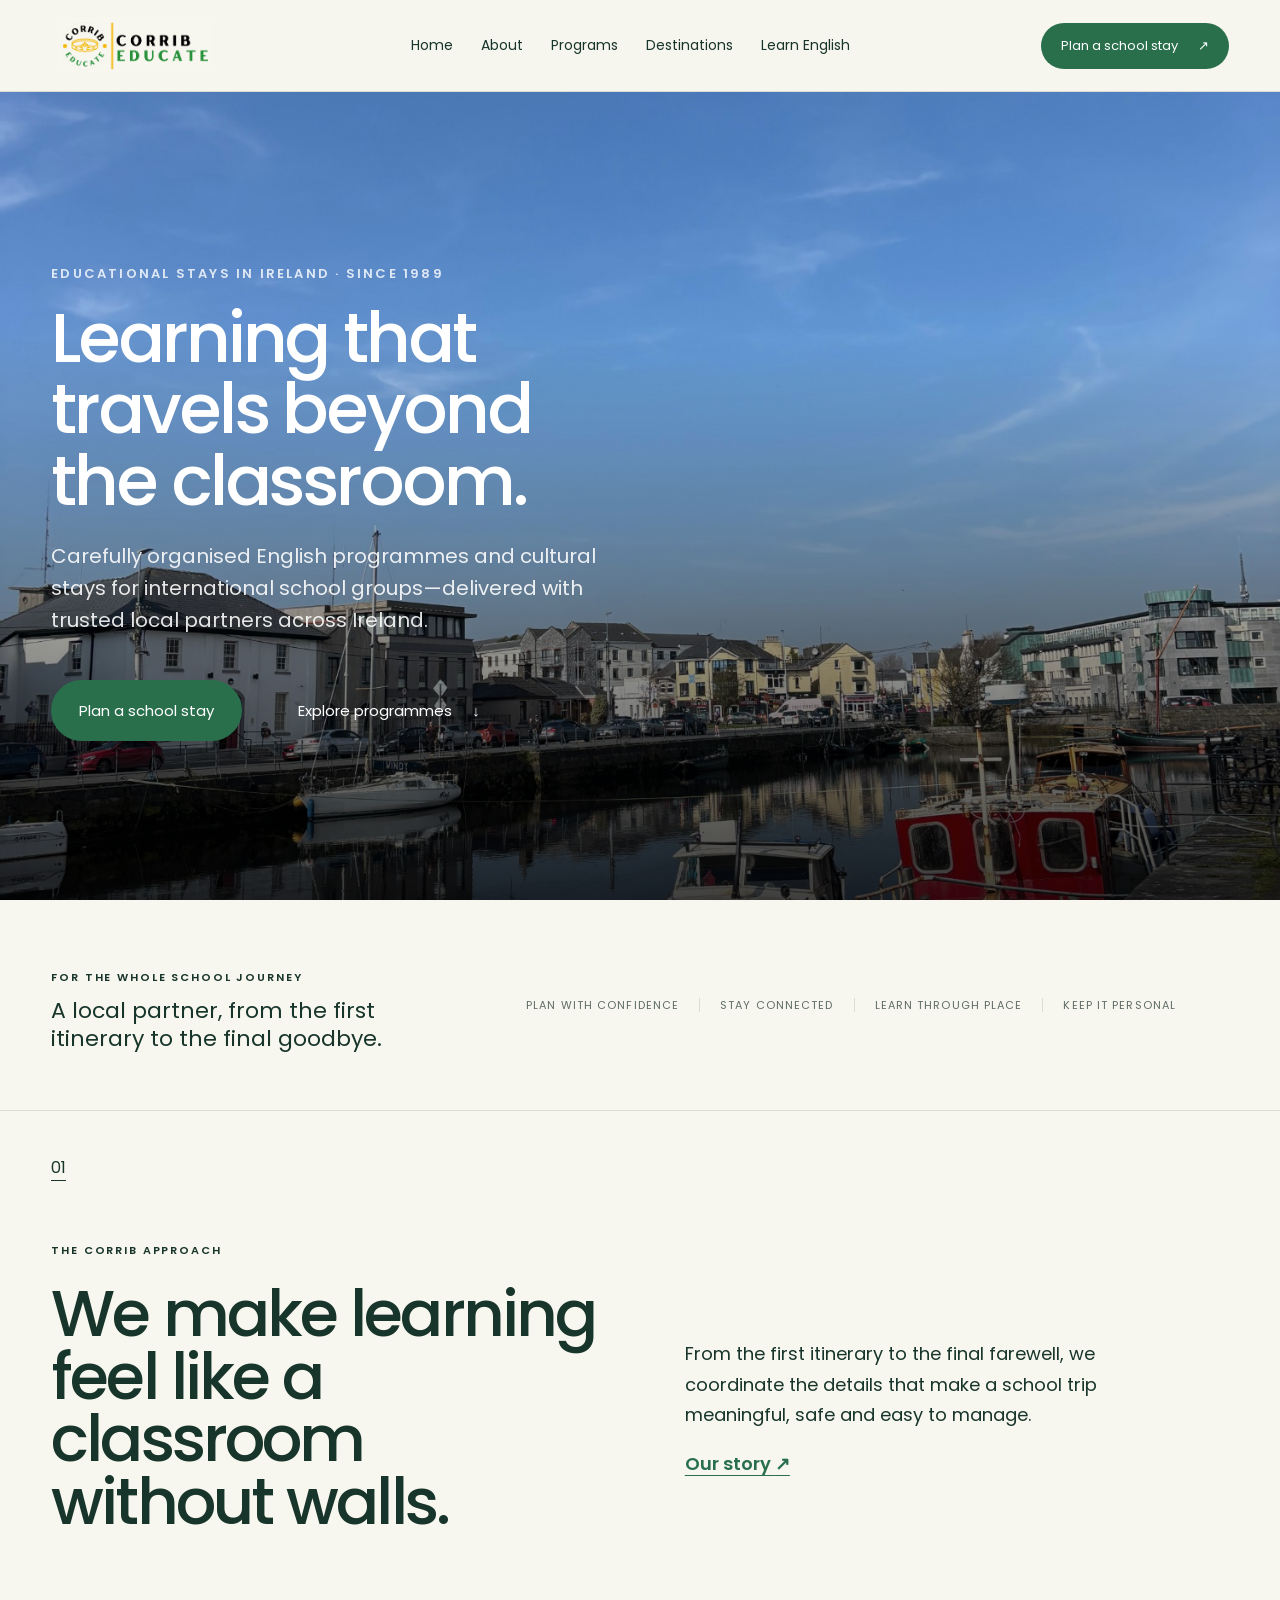
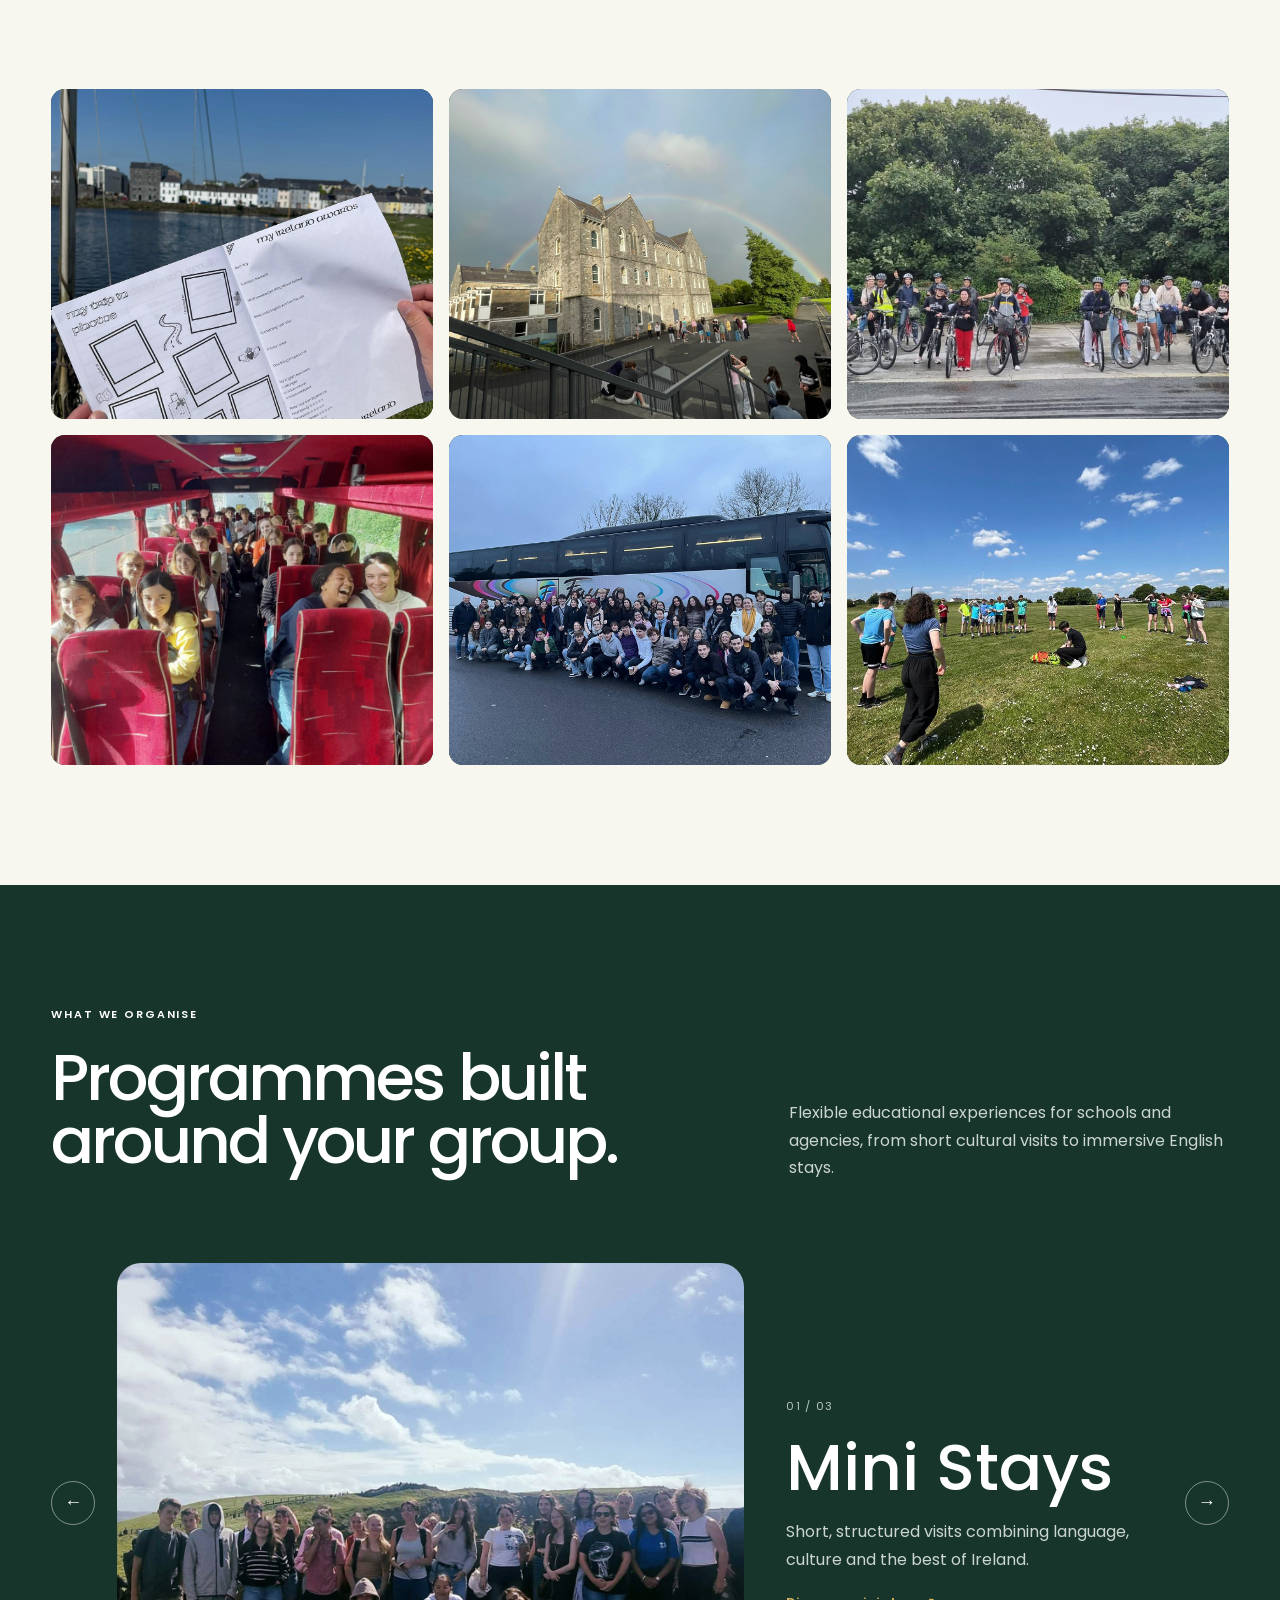
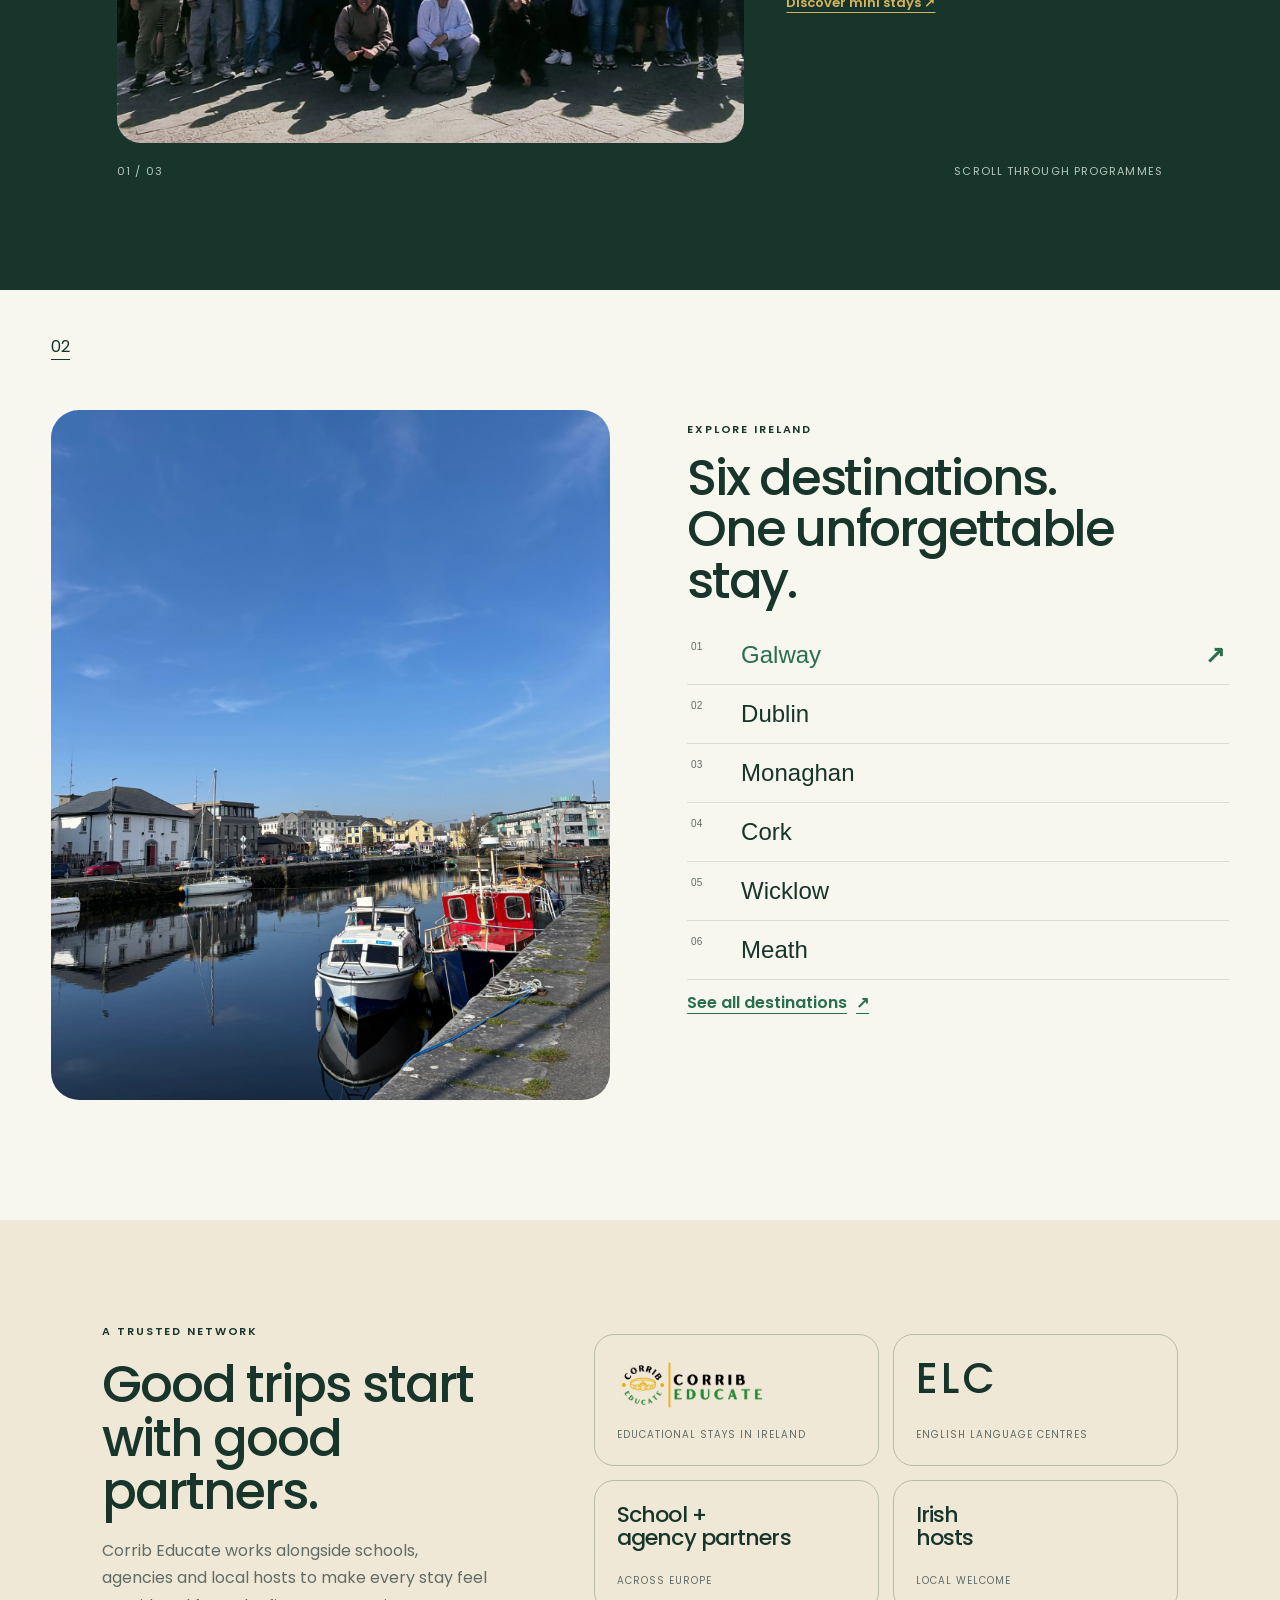
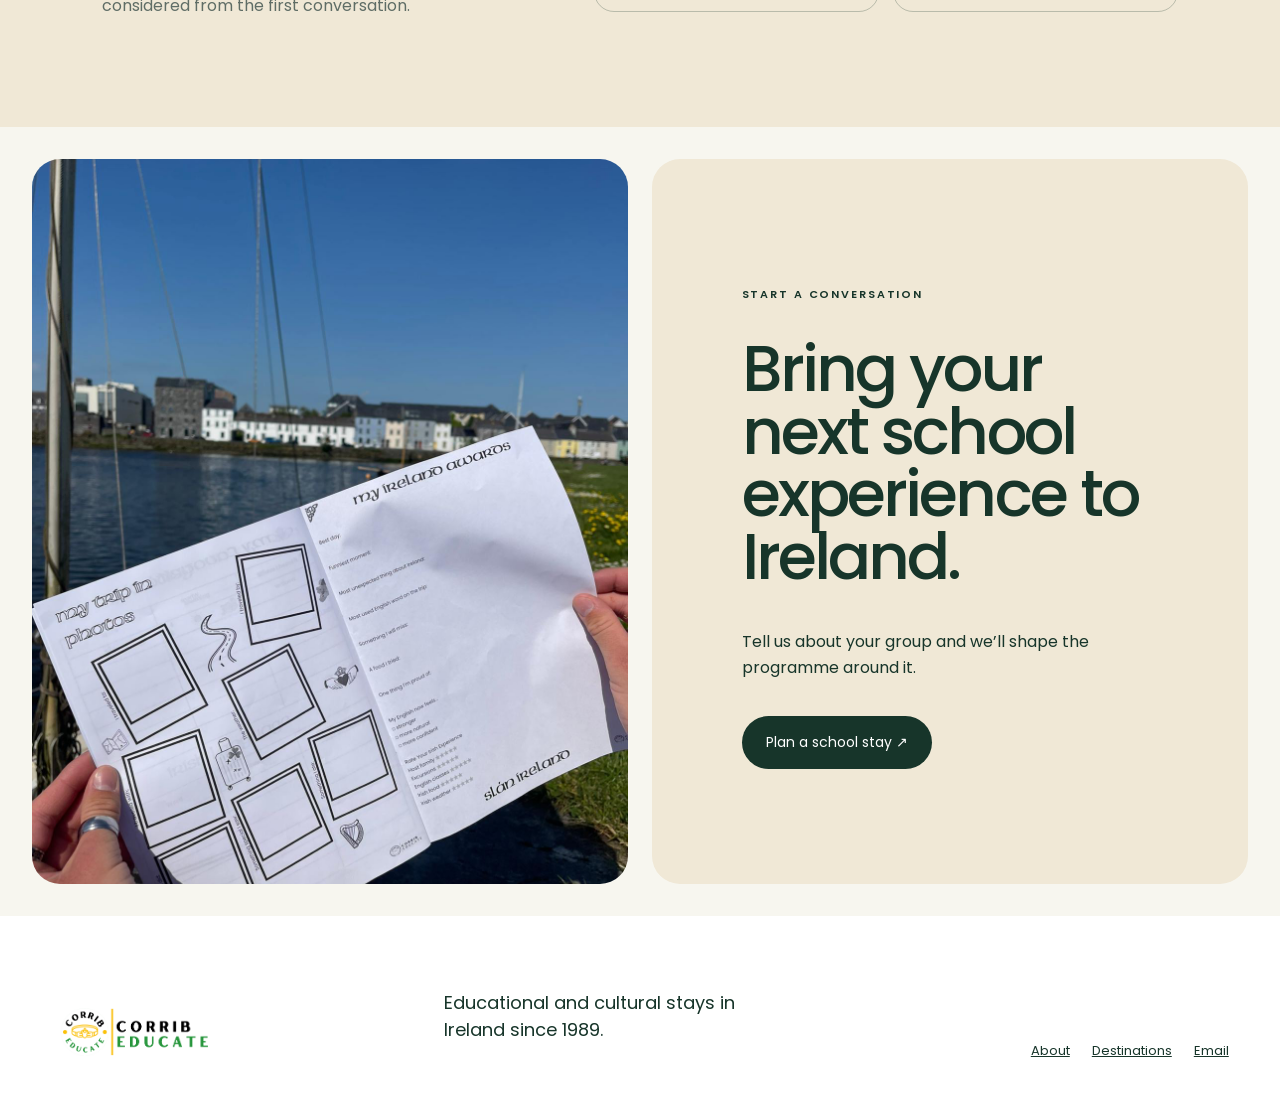
==== index.html @ 7e9aadad "Corrib Educate mockup" ====
<!doctype html>
<html lang="en">
<head>
  <meta charset="utf-8">
  <meta name="viewport" content="width=device-width,initial-scale=1">
  <title>Corrib Educate</title>
  <meta name="description" content="Educational and cultural stays in Ireland for international school groups.">
  <link rel="preconnect" href="https://fonts.googleapis.com">
  <link rel="preconnect" href="https://fonts.gstatic.com" crossorigin>
  <link href="https://fonts.googleapis.com/css2?family=Poppins:wght@400;500;600;700&display=swap" rel="stylesheet">
  <link rel="stylesheet" href="styles.css?v=4">
</head>
<body>
  <header class="nav">
    <a class="brand" href="#top" aria-label="Corrib Educate home">
      <img class="brand-logo" src="assets/corrib-educate-logo.png" alt="Corrib Educate">
    </a>
    <nav aria-label="Main navigation">
      <a href="index.html">Home</a><a href="about.html">About</a><a href="tours.html">Programs</a><a href="destinations.html">Destinations</a><a href="learn-english.html">Learn English</a>
    </nav>
    <a class="pill" href="contact.html">Plan a school stay <span>↗</span></a>
    <button class="menu" aria-label="Open menu">Menu</button>
  </header>

  <main id="top">
    <section class="hero hero-photo">
      <div class="hero-copy reveal">
        <p class="eyebrow">Educational stays in Ireland · Since 1989</p>
        <h1>Learning that<br>travels beyond<br>the classroom.</h1>
        <p class="intro">Carefully organised English programmes and cultural stays for international school groups—delivered with trusted local partners across Ireland.</p>
        <div class="actions"><a class="button primary" href="contact.html">Plan a school stay</a><a class="button text" href="tours.html">Explore programmes <span>↓</span></a></div>
      </div>
      <div class="hero-visual reveal">
        <img src="assets/galway-harbour.jpg" alt="Boats docked on the Corrib River in Galway">
      </div>
    </section>

    <section class="trust reveal">
      <div class="trust-intro"><p class="eyebrow">For the whole school journey</p><p class="trust-statement">A local partner, from the first itinerary to the final goodbye.</p></div>
      <div class="trust-list"><span>Plan with confidence</span><span>Stay connected</span><span>Learn through place</span><span>Keep it personal</span></div>
    </section>

    <section class="editorial" id="experience">
      <div class="section-number">01</div>
      <div class="editorial-copy reveal">
        <p class="eyebrow">The Corrib approach</p>
        <h2>We make learning feel like a classroom without walls.</h2>
      </div>
      <div class="editorial-body reveal">
        <p>From the first itinerary to the final farewell, we coordinate the details that make a school trip meaningful, safe and easy to manage.</p>
        <a href="about.html">Our story <span>↗</span></a>
      </div>
      <div class="activity-grid reveal">
        <article class="activity-card" tabindex="0"><img src="assets/ireland-journal.jpg" alt="Students reflecting on an Ireland trip"><div class="activity-overlay"><span>01</span><h3>Explore</h3><p>Learning continues through new places, people and perspectives.</p></div></article>
        <article class="activity-card" tabindex="0"><img src="assets/school-rainbow.jpg" alt="Students outside their Irish school"><div class="activity-overlay"><span>02</span><h3>Feel at home</h3><p>Local hosts give every group a warm, everyday welcome.</p></div></article>
        <article class="activity-card" tabindex="0"><img src="assets/cycling-excursion.jpg" alt="Students on a cycling excursion"><div class="activity-overlay"><span>03</span><h3>Time outside</h3><p>Active afternoons turn Ireland into an open-air classroom.</p></div></article>
        <article class="activity-card" tabindex="0"><img src="assets/bus-trip.jpg" alt="Students travelling together by bus"><div class="activity-overlay"><span>04</span><h3>Travel together</h3><p>The journey between activities is part of the shared experience.</p></div></article>
        <article class="activity-card" tabindex="0"><img src="assets/monaghan-group.jpg" alt="A school group exploring Monaghan"><div class="activity-overlay"><span>05</span><h3>Make memories</h3><p>Room to laugh, connect and build friendships that last.</p></div></article>
        <article class="activity-card" tabindex="0"><img src="assets/field-activities.jpg" alt="Students playing outdoor games on a sports field"><div class="activity-overlay"><span>06</span><h3>Fun activities</h3><p>Games, sports and outdoor days keep every itinerary lively.</p></div></article>
      </div>
    </section>

    <section class="programmes" id="programmes">
      <div class="section-head reveal"><div><p class="eyebrow">What we organise</p><h2>Programmes built around your group.</h2></div><p>Flexible educational experiences for schools and agencies, from short cultural visits to immersive English stays.</p></div>
      <div class="programme-carousel reveal">
        <button class="carousel-arrow" id="programme-prev" aria-label="Previous programme">←</button>
        <div class="cards">
          <article class="card active"><div class="card-photo p1"></div><div class="card-copy"><span>01 / 03</span><h3>Mini Stays</h3><p>Short, structured visits combining language, culture and the best of Ireland.</p><a href="tours.html#mini-stays">Discover mini stays ↗</a></div></article>
          <article class="card"><div class="card-photo p2"></div><div class="card-copy"><span>02 / 03</span><h3>English + Culture</h3><p>Purposeful classroom learning paired with memorable local experiences.</p><a href="tours.html#english-addons">Explore programmes ↗</a></div></article>
          <article class="card"><div class="card-photo p3"></div><div class="card-copy"><span>03 / 03</span><h3>Tailored School Groups</h3><p>A complete itinerary shaped around your students, timing and learning goals.</p><a href="tours.html#tailored-groups">Build your programme ↗</a></div></article>
        </div>
        <button class="carousel-arrow" id="programme-next" aria-label="Next programme">→</button>
      </div>
      <div class="carousel-caption"><span id="programme-counter">01 / 03</span><span>Scroll through programmes</span></div>
    </section>

    <section class="destinations" id="destinations">
      <div class="section-number">02</div>
      <div class="destination-image reveal"><img id="destination-photo" src="assets/galway-harbour.jpg" alt="Galway, Ireland"></div>
      <div class="destination-list reveal">
        <p class="eyebrow">Explore Ireland</p><h2>Six destinations.<br>One unforgettable stay.</h2>
        <button class="place active" data-img="assets/galway-harbour.jpg"><span>01</span> Galway <b>↗</b></button>
        <button class="place" data-img="assets/dublin-temple-bar.jpg"><span>02</span> Dublin <b>↗</b></button>
        <button class="place" data-img="assets/monaghan-market.jpg"><span>03</span> Monaghan <b>↗</b></button>
        <button class="place" data-img="assets/cork-city.jpg"><span>04</span> Cork <b>↗</b></button>
        <button class="place" data-img="assets/wicklow-lake.jpg"><span>05</span> Wicklow <b>↗</b></button>
        <button class="place" data-img="assets/meath-trim-castle.jpg"><span>06</span> Meath <b>↗</b></button>
        <a class="inline-link" href="destinations.html">See all destinations <span>↗</span></a>
      </div>
    </section>

    <section class="quote-section" id="about">
      <div class="partner-intro reveal"><p class="eyebrow">A trusted network</p><h2>Good trips start with good partners.</h2><p>Corrib Educate works alongside schools, agencies and local hosts to make every stay feel considered from the first conversation.</p></div>
      <div class="partner-marks reveal" aria-label="Partner network">
        <div class="partner-mark logo-mark"><img src="assets/corrib-educate-logo.png" alt="Corrib Educate logo"><span>Educational stays in Ireland</span></div>
        <div class="partner-mark elc-mark"><strong>ELC</strong><span>English Language Centres</span></div>
        <div class="partner-mark"><strong>School +<br>agency partners</strong><span>Across Europe</span></div>
        <div class="partner-mark"><strong>Irish<br>hosts</strong><span>Local welcome</span></div>
      </div>
    </section>

    <section class="cta" id="enquire">
      <div class="cta-photo"></div><div class="cta-copy reveal"><p class="eyebrow">Start a conversation</p><h2>Bring your next school experience to Ireland.</h2><p>Tell us about your group and we’ll shape the programme around it.</p><a class="button dark" href="contact.html">Plan a school stay ↗</a></div>
    </section>
  </main>

  <footer><div class="brand footer-brand"><img class="brand-logo" src="assets/corrib-educate-logo.png" alt="Corrib Educate"></div><p>Educational and cultural stays in Ireland since 1989.</p><div><a href="about.html">About</a><a href="destinations.html">Destinations</a><a href="mailto:info@corribeducate.com">Email</a></div></footer>
  <script src="script.js"></script>
</body>
</html>
---- styles.css ----
:root{--ink:#17352a;--green:#296f4c;--gold:#d5b45d;--sand:#f0e8d6;--cream:#f7f6ef;--paper:#fff;--line:#d9ddd4;--muted:#5f6d66}
*{box-sizing:border-box}
html{scroll-behavior:smooth}
body{margin:0;background:var(--cream);color:var(--ink);font-family:'Poppins',sans-serif}
.concept-note{background:var(--ink);color:white;text-align:center;padding:8px;font-size:11px;letter-spacing:.16em;text-transform:uppercase}
.nav{height:92px;padding:0 4vw;display:flex;align-items:center;justify-content:space-between;background:rgba(247,246,239,.94);position:sticky;top:0;z-index:10;border-bottom:1px solid var(--line);backdrop-filter:blur(14px)}
.brand{display:flex;align-items:center;gap:11px;color:var(--ink);text-decoration:none;text-transform:uppercase;letter-spacing:.13em;font-size:12px;line-height:1.15}.brand-mark{width:44px;height:44px;border:1px solid var(--green);border-radius:12px;display:grid;place-items:center;font-size:16px;color:var(--green);font-weight:500}
nav{display:flex;gap:28px}nav a{color:var(--ink);text-decoration:none;font-size:14px}.pill,.button{display:inline-flex;align-items:center;justify-content:center;gap:20px;text-decoration:none}.pill{background:var(--green);color:#fff;padding:13px 20px;border-radius:100px;font-size:13px}.menu{display:none}
.hero{min-height:780px;display:grid;grid-template-columns:48% 52%;padding:3.5vw 4vw 5vw}.hero-copy{padding:7vw 2vw 2vw 0;position:relative;z-index:1}.eyebrow{text-transform:uppercase;letter-spacing:.17em;font-size:11px;font-weight:600}.hero h1,.editorial h2,.section-head h2,.destination-list h2,.cta h2{font-weight:500;letter-spacing:-.045em;margin:24px 0}.hero h1{font-size:clamp(58px,6.1vw,104px);line-height:.95}.intro{max-width:510px;font-size:18px;line-height:1.6;color:var(--muted)}.actions{display:flex;align-items:center;gap:28px;margin-top:38px}.button{padding:16px 24px;border-radius:100px;font-size:14px}.primary{background:var(--green);color:white}.button.text{color:var(--ink);padding-left:0}.hero-visual{position:relative;min-height:660px}.hero-visual img{width:100%;height:100%;object-fit:cover;border-radius:28px;filter:saturate(.88)}
.trust{padding:25px 4vw 42px;border-bottom:1px solid var(--line)}.trust>p{text-align:center;font-size:20px;margin:0 0 25px}.trust-list{display:grid;grid-template-columns:repeat(4,1fr);border-top:1px solid var(--line);border-bottom:1px solid var(--line)}.trust-list span{padding:17px;text-align:center;text-transform:uppercase;letter-spacing:.1em;font-size:10px;border-right:1px solid var(--line)}
.editorial{position:relative;padding:120px 4vw;display:grid;grid-template-columns:1fr 1fr;gap:7vw}.section-number{position:absolute;top:44px;left:4vw;font-size:16px;border-bottom:1px solid var(--ink)}.editorial h2,.section-head h2,.destination-list h2,.cta h2{font-size:clamp(45px,5vw,78px);line-height:.98}.editorial-body{padding-top:90px;max-width:440px;font-size:18px;line-height:1.7}.editorial-body a,.card a{color:var(--green);font-weight:600;text-underline-offset:5px}.mosaic{grid-column:1/-1;display:grid;grid-template-columns:repeat(3,1fr);grid-template-rows:330px;gap:16px;margin-top:30px}.mosaic img{width:100%;height:100%;object-fit:cover;border-radius:24px}.m3{border-radius:24px;background:var(--sand);display:flex;flex-direction:column;align-items:center;justify-content:center}.m3 strong{font-size:72px;font-weight:500}.m3 span{font-size:11px;text-transform:uppercase;letter-spacing:.12em;text-align:center;max-width:110px}
.programmes{background:var(--ink);color:white;padding:110px 4vw}.section-head{display:flex;justify-content:space-between;align-items:end;padding-bottom:18px}.section-head>p{max-width:440px;color:#cbd6d0;line-height:1.7}.programme-carousel{display:grid;grid-template-columns:44px minmax(0,1fr) 44px;gap:22px;align-items:center;margin-top:48px}.cards{min-width:0}.card{display:none;grid-template-columns:1.25fr .75fr;gap:42px;align-items:center}.card.active{display:grid}.card-photo{height:480px;margin:0;background-position:center;background-size:cover;filter:saturate(.9);border-radius:24px}.p1{background-image:url('assets/cliffs-group.jpg')}.p2{background-image:url('assets/cycling-excursion.jpg')}.p3{background-image:url('assets/tailored-groups-2.jpg')}.card-copy{max-width:390px}.card-copy>span{font-size:11px;letter-spacing:.12em;color:#b8c7bf}.card h3{font-size:clamp(36px,5vw,74px);line-height:1.02;font-weight:500;margin:18px 0}.card p{color:#cbd6d0;line-height:1.7}.card a{color:var(--gold);font-size:13px}.carousel-arrow{border:1px solid rgba(255,255,255,.45);background:transparent;color:white;width:44px;height:44px;border-radius:50%;cursor:pointer;font-size:18px}.carousel-caption{display:flex;justify-content:space-between;margin:20px 66px 0;color:#b8c7bf;font-size:11px;letter-spacing:.1em;text-transform:uppercase}
.destinations{padding:120px 4vw;display:grid;grid-template-columns:54% 46%;position:relative}.destination-image{height:690px;padding-right:6vw}.destination-image img{width:100%;height:100%;object-fit:cover;border-radius:28px;transition:opacity .25s}.destination-list{padding:0}.destination-list h2{font-size:clamp(36px,3.9vw,60px);line-height:1.03;margin:14px 0 20px}.place{width:100%;border:0;border-bottom:1px solid var(--line);background:none;padding:15px 4px;display:grid;grid-template-columns:50px 1fr auto;text-align:left;color:var(--ink);font-size:24px;font-weight:500;cursor:pointer}.place span{font-size:10px;color:var(--muted)}.place b{opacity:0}.place.active,.place:hover{color:var(--green)}.place.active b,.place:hover b{opacity:1}
.quote-section{background:var(--sand);padding:92px 8vw;display:grid;grid-template-columns:.8fr 1.2fr;gap:8vw;align-items:center}.partner-intro h2{font-size:clamp(34px,4vw,58px);line-height:1.05;font-weight:500;letter-spacing:-.04em;margin:18px 0}.partner-intro>p:last-child{max-width:390px;line-height:1.7;color:var(--muted)}.partner-marks{display:grid;grid-template-columns:repeat(2,1fr);gap:14px}.partner-mark{min-height:132px;border:1px solid rgba(23,53,42,.25);border-radius:20px;padding:22px;display:flex;flex-direction:column;justify-content:space-between}.partner-mark strong{font-size:22px;line-height:1.05;font-weight:500;letter-spacing:-.04em}.partner-mark span{font-size:10px;text-transform:uppercase;letter-spacing:.1em;color:var(--muted)}.elc-mark strong{font-size:42px;letter-spacing:.08em}
.cta{display:grid;grid-template-columns:1fr 1fr;gap:24px;padding:32px;min-height:620px}.cta-photo{background:url('assets/ireland-journal.jpg') center/cover;border-radius:28px}.cta-copy{background:var(--sand);border-radius:28px;padding:9vw 7vw;display:flex;flex-direction:column;justify-content:center}.cta-copy p{line-height:1.65;max-width:430px}.dark{background:var(--ink);color:white;margin-top:18px;align-self:flex-start}footer{padding:55px 4vw;display:grid;grid-template-columns:1fr 1fr 1fr;align-items:end;background:white}footer p{font-size:18px;max-width:300px}footer>div:last-child{display:flex;gap:22px;justify-content:end}footer a{color:var(--ink);font-size:13px}.reveal{opacity:0;transform:translateY(22px);transition:.7s ease}.reveal.visible{opacity:1;transform:none}
@media(max-width:850px){.nav{height:75px}.nav nav,.nav .pill{display:none}.menu{display:block;border:0;background:none}.hero{grid-template-columns:1fr;padding:28px 20px 55px}.hero-copy{padding:35px 0}.hero h1{font-size:57px}.hero-visual{min-height:480px}.trust{padding:50px 20px}.trust-list{grid-template-columns:1fr 1fr}.trust-list span:nth-child(2){border-right:0}.editorial{padding:100px 20px 80px;grid-template-columns:1fr;gap:0}.editorial-body{padding-top:10px}.mosaic{grid-template-columns:1fr 1fr;grid-template-rows:240px 240px}.m3{grid-column:1/-1}.programmes{padding:80px 20px}.section-head{display:block}.programme-carousel{grid-template-columns:1fr;gap:18px}.programme-carousel .carousel-arrow{position:absolute;transform:translateY(195px);z-index:2}.programme-carousel .carousel-arrow:last-child{right:20px}.card{grid-template-columns:1fr;gap:24px}.card-photo{height:360px}.card-copy{max-width:none}.carousel-caption{margin:20px 0 0}.destinations{padding:100px 20px 80px;grid-template-columns:1fr}.destination-image{height:460px;padding:0}.destination-list{padding-top:24px}.quote-section{padding:80px 20px;display:block}.partner-marks{margin-top:40px}.cta{grid-template-columns:1fr;padding:20px;min-height:0}.cta-photo{min-height:360px}.cta-copy{padding:70px 25px}footer{grid-template-columns:1fr;gap:30px}footer>div:last-child{justify-content:start}.concept-note{font-size:9px}}
.brand{gap:0;text-transform:none;letter-spacing:0}.brand-logo{display:block;width:168px;height:auto;max-height:58px;object-fit:contain;mix-blend-mode:multiply}.trust{padding:58px 4vw;display:grid;grid-template-columns:.85fr 1.5fr;gap:6vw;align-items:center}.trust-statement{font-size:22px;line-height:1.25;margin:10px 0 0;max-width:340px}.trust-list{display:grid;grid-template-columns:repeat(4,1fr);gap:12px;border:0}.trust-list span{padding:15px 14px 15px 30px;position:relative;font-size:11px;line-height:1.35;color:var(--muted);border:0}.trust-list span:before{content:'';position:absolute;left:12px;top:20px;width:7px;height:7px;border-radius:50%;background:var(--gold)}.activity-grid{grid-column:1/-1;display:grid;grid-template-columns:repeat(3,1fr);gap:16px;margin-top:42px}.activity-card{height:330px;position:relative;overflow:hidden;border-radius:14px;background:var(--ink)}.activity-card img{width:100%;height:100%;object-fit:cover;display:block;transition:transform .5s ease;filter:saturate(.9)}.activity-overlay{position:absolute;inset:0;padding:24px;display:flex;flex-direction:column;justify-content:end;background:linear-gradient(180deg,rgba(23,53,42,0) 25%,rgba(23,53,42,.88) 100%);color:white;opacity:0;transition:opacity .3s ease}.activity-card:hover img,.activity-card:focus-within img{transform:scale(1.04)}.activity-card:hover .activity-overlay,.activity-card:focus-within .activity-overlay{opacity:1}.activity-overlay span{font-size:11px;letter-spacing:.12em;color:#dce7df}.activity-overlay h3{font-size:27px;font-weight:500;margin:9px 0 5px}.activity-overlay p{font-size:13px;line-height:1.5;max-width:260px;margin:0;color:#e4ece7}
@media(max-width:850px){.brand-logo{width:140px}.trust{display:block;padding:50px 20px}.trust-list{grid-template-columns:1fr 1fr;margin-top:28px}.activity-grid{grid-template-columns:1fr 1fr;gap:12px}.activity-card{height:240px}.activity-overlay{opacity:1;padding:16px}.activity-overlay h3{font-size:20px}.activity-overlay p{display:none}}
.activity-card:focus-visible{outline:3px solid var(--gold);outline-offset:3px}
.partner-mark.logo-mark img{display:block;width:150px;max-width:100%;height:auto;mix-blend-mode:multiply}
.trust-list{display:flex;align-items:center;flex-wrap:wrap;gap:0}.trust-list span{padding:0 20px;border:0;border-right:1px solid var(--line);font-size:11px;line-height:1.35;color:var(--muted)}.trust-list span:first-child{padding-left:0}.trust-list span:last-child{border-right:0}.trust-list span:before{display:none}
@media(max-width:850px){.trust-list{display:grid;gap:12px}.trust-list span{padding:15px 14px 15px 30px;border:0}.trust-list span:before{display:block}}
.inner-page main{overflow:hidden}.page-hero{display:grid;grid-template-columns:1fr 1fr;gap:7vw;align-items:center;padding:92px 4vw 110px}.page-hero-copy{max-width:620px}.page-hero h1,.contact-hero h1{font-size:clamp(48px,6.3vw,92px);line-height:.98;font-weight:500;letter-spacing:-.05em;margin:20px 0 28px}.page-hero-image{height:560px;border-radius:28px;overflow:hidden}.page-hero-image img,.contact-image img{width:100%;height:100%;object-fit:cover;display:block}.page-hero .button{margin-top:22px}.split-section{display:grid;grid-template-columns:1fr 1fr;gap:8vw;padding:110px 8vw;background:var(--sand)}.split-section h2,.section-lead h2,.accreditation-section h2,.page-cta h2,.itinerary-band h2,.contact-details h2,.contact-note h2{font-size:clamp(36px,4.5vw,64px);line-height:1.03;font-weight:500;letter-spacing:-.045em;margin:16px 0}.split-section>div:last-child{font-size:18px;line-height:1.75;max-width:500px}.value-section{background:var(--ink);color:white;padding:110px 8vw}.section-lead{max-width:680px}.value-grid{display:grid;grid-template-columns:repeat(3,1fr);gap:20px;margin-top:58px}.value-grid article{border-top:1px solid rgba(255,255,255,.35);padding-top:18px}.value-grid span,.service-card>div>span,.destination-detail .eyebrow{font-size:11px;letter-spacing:.12em;color:#a9bdb2}.value-grid h3{font-size:29px;font-weight:500;margin:30px 0 12px}.value-grid p{color:#cbd6d0;line-height:1.65}.accreditation-section{display:grid;grid-template-columns:1fr 1fr;gap:8vw;padding:110px 8vw}.large-quote{font-size:clamp(28px,3vw,44px);line-height:1.15;letter-spacing:-.03em;margin:0 0 20px}.accreditation-copy>span{font-size:11px;text-transform:uppercase;letter-spacing:.1em;color:var(--muted)}.small-marks{display:flex;flex-wrap:wrap;gap:10px;margin-top:42px}.small-marks span{border:1px solid var(--line);border-radius:100px;padding:10px 15px;font-size:11px}.page-cta{padding:100px 8vw;background:var(--gold)}.page-cta .button{margin-top:20px}.overview-band{display:flex;justify-content:space-between;align-items:center;gap:8vw;padding:34px 8vw;background:var(--sand);border-top:1px solid var(--line);border-bottom:1px solid var(--line)}.overview-band p:last-child{max-width:600px;margin:0;font-size:18px;line-height:1.6}.service-grid{max-width:1240px;margin:0 auto;padding:90px 4vw;display:grid;grid-template-columns:1fr 1fr;gap:22px}.service-card{background:white;border-radius:24px;overflow:hidden;display:flex;flex-direction:column}.service-card img{width:100%;height:280px;object-fit:cover;display:block}.service-card>div{padding:28px 30px 34px;flex:1}.service-card h2{font-size:36px;line-height:1.05;font-weight:500;margin:14px 0}.service-card p{line-height:1.65;color:var(--muted);max-width:470px}.inline-link{display:inline-flex;gap:9px;color:var(--green);font-weight:600;text-decoration:underline;text-underline-offset:5px;margin-top:10px}.course-paths{background:var(--cream);padding:100px 8vw}.path-grid{display:grid;grid-template-columns:repeat(3,1fr);gap:18px;margin-top:48px}.path-grid article{background:white;border-radius:20px;padding:26px;min-height:200px}.path-grid span{font-size:11px;color:var(--muted)}.path-grid h3{font-size:25px;font-weight:500;margin:28px 0 10px}.path-grid p{color:var(--muted);line-height:1.6}.destination-directory{max-width:1240px;margin:0 auto;padding:90px 4vw}.destination-detail{display:grid;grid-template-columns:1fr 1fr;gap:7vw;align-items:center;padding:30px 0 80px}.destination-detail.reverse{direction:rtl}.destination-detail.reverse>*{direction:ltr}.destination-detail img{width:100%;height:420px;object-fit:cover;border-radius:24px}.destination-detail h2{font-size:clamp(34px,4vw,58px);line-height:1.03;font-weight:500;letter-spacing:-.045em;margin:17px 0}.destination-detail>div>p:not(.eyebrow){line-height:1.7;color:var(--muted);max-width:440px}.activity-tags{display:flex;flex-wrap:wrap;gap:9px;margin:26px 0 13px}.activity-tags span{padding:9px 13px;border:1px solid var(--line);border-radius:100px;font-size:11px;color:var(--muted)}.itinerary-band{margin:0 4vw 90px;padding:50px 5vw;background:var(--sand);border-radius:28px;display:flex;justify-content:space-between;align-items:center;gap:30px}.itinerary-band h2{max-width:650px}.contact-hero{display:grid;grid-template-columns:1fr 1fr;gap:8vw;align-items:center;padding:100px 8vw}.contact-image{height:500px;border-radius:28px;overflow:hidden}.contact-layout{background:var(--sand);padding:100px 8vw;display:grid;grid-template-columns:1fr 1fr;gap:10vw}.contact-details>p:not(.eyebrow){max-width:430px;line-height:1.7;color:var(--muted)}.contact-details .button{margin-top:20px}.contact-list{display:grid;gap:11px;margin-top:50px;font-size:13px;color:var(--muted)}.enquiry-form{background:white;border-radius:24px;padding:35px}.enquiry-form label{display:grid;gap:8px;margin-bottom:19px;font-size:11px;text-transform:uppercase;letter-spacing:.1em}.enquiry-form input,.enquiry-form textarea{font:inherit;font-size:14px;text-transform:none;letter-spacing:0;border:0;border-bottom:1px solid var(--line);padding:10px 0;background:transparent;outline:0;color:var(--ink);resize:vertical}.enquiry-form input:focus,.enquiry-form textarea:focus{border-color:var(--green)}.enquiry-form .button{border:0;cursor:pointer}.contact-note{text-align:center;padding:100px 8vw}.contact-note h2{max-width:700px;margin:18px auto 28px}
@media(max-width:850px){.page-hero,.contact-hero{grid-template-columns:1fr;padding:70px 20px 80px;gap:38px}.page-hero-image,.contact-image{height:390px}.page-hero h1,.contact-hero h1{font-size:53px}.split-section,.accreditation-section,.contact-layout{grid-template-columns:1fr;padding:80px 20px;gap:40px}.value-section,.course-paths{padding:80px 20px}.value-grid,.path-grid{grid-template-columns:1fr;gap:14px;margin-top:36px}.value-grid article{padding-bottom:10px}.overview-band{display:block;padding:28px 20px}.overview-band p:last-child{margin-top:12px;font-size:16px}.service-grid{grid-template-columns:1fr;padding:60px 20px;gap:16px}.service-card img{height:240px}.service-card h2{font-size:32px}.destination-directory{padding:55px 20px}.destination-detail,.destination-detail.reverse{grid-template-columns:1fr;direction:ltr;gap:26px;padding:20px 0 64px}.destination-detail img{height:310px}.itinerary-band{margin:0 20px 60px;padding:34px 26px;display:block}.itinerary-band .button{margin-top:20px}.enquiry-form{padding:25px}.page-cta{padding:75px 20px}.contact-note{padding:80px 20px}}

.programme-planner{background:var(--paper);padding:112px 4vw 120px;border-top:1px solid var(--line)}.planner-intro{max-width:700px}.planner-intro h2{font-size:clamp(45px,5vw,76px);line-height:.98;font-weight:500;letter-spacing:-.045em;margin:18px 0}.planner-intro>p:last-child{max-width:600px;color:var(--muted);font-size:18px;line-height:1.7}.planner-controls{display:flex;flex-wrap:wrap;gap:10px;margin:46px 0 32px;border-bottom:1px solid var(--line);padding-bottom:18px}.planner-centre,.planner-duration-btn{font:inherit;border:1px solid var(--line);background:transparent;color:var(--ink);cursor:pointer}.planner-centre{border-radius:100px;padding:11px 17px;font-size:12px}.planner-centre:hover,.planner-centre.active{background:var(--ink);border-color:var(--ink);color:white}.planner-layout{display:grid;grid-template-columns:1.05fr .95fr;gap:6vw;align-items:start}.planner-visual{position:sticky;top:112px}.planner-visual>img{display:block;width:100%;height:530px;object-fit:cover;border-radius:26px;transition:opacity .2s ease}.planner-visual-caption{padding:18px 4px 0}.planner-visual-caption span{font-size:11px;text-transform:uppercase;letter-spacing:.14em;color:var(--green);font-weight:600}.planner-visual-caption p{font-size:18px;line-height:1.5;max-width:470px;margin:10px 0 0}.planner-duration{display:flex;gap:8px;margin-bottom:24px}.planner-duration-btn{border-radius:14px;padding:12px 15px;text-align:left;font-size:12px;display:flex;flex-direction:column;gap:4px}.planner-duration-btn span{font-size:10px;color:var(--muted)}.planner-duration-btn.active{background:var(--sand);border-color:var(--gold)}.planner-duration-btn.active span{color:var(--ink)}.planner-days{border-top:1px solid var(--line)}.planner-day{display:grid;grid-template-columns:44px 1fr;gap:18px;padding:19px 0;border-bottom:1px solid var(--line)}.planner-day>span{font-size:11px;letter-spacing:.12em;color:var(--green);padding-top:4px}.planner-day h3{font-size:20px;font-weight:500;margin:0 0 6px}.planner-day p{color:var(--muted);line-height:1.55;margin:0;font-size:14px}.planner-schedule>.inline-link{margin-top:22px}
@media(max-width:850px){.programme-planner{padding:80px 20px 88px}.planner-controls{margin:32px 0 24px}.planner-layout{grid-template-columns:1fr;gap:42px}.planner-visual{position:static}.planner-visual>img{height:360px}.planner-intro>p:last-child{font-size:16px}.planner-duration{margin-bottom:18px}.planner-day{grid-template-columns:36px 1fr}.planner-day h3{font-size:18px}}
.service-card img{height:360px}
@media(max-width:850px){.service-card img{height:280px}}
.region-activities{padding:112px 8vw 118px;background:var(--ink);color:white}.region-activities-intro{max-width:720px}.region-activities-intro h2{font-size:clamp(42px,5vw,72px);line-height:1;font-weight:500;letter-spacing:-.045em;margin:18px 0}.region-activities-intro>p:last-child{max-width:610px;color:#cbd6d0;font-size:17px;line-height:1.7}.activity-region-tabs{display:flex;flex-wrap:wrap;gap:10px;margin:48px 0 34px}.activity-region-tab{font:inherit;border:1px solid rgba(255,255,255,.35);background:transparent;color:white;border-radius:100px;padding:11px 17px;font-size:12px;cursor:pointer}.activity-region-tab:hover,.activity-region-tab.active{background:var(--gold);border-color:var(--gold);color:var(--ink)}.activity-region-content{border-top:1px solid rgba(255,255,255,.32)}.activity-region-heading{display:flex;justify-content:space-between;align-items:end;gap:35px;padding:30px 0 28px}.activity-region-heading>div>span{font-size:11px;text-transform:uppercase;letter-spacing:.14em;color:#a9bdb2}.activity-region-heading h3{font-size:clamp(26px,3vw,42px);line-height:1.12;font-weight:500;letter-spacing:-.035em;margin:12px 0 0;max-width:650px}.activity-region-heading .inline-link{color:var(--gold);white-space:nowrap}.activity-category-grid{display:grid;grid-template-columns:1.2fr 1.4fr .8fr;gap:34px}.activity-category{border-top:1px solid rgba(255,255,255,.32);padding-top:17px}.activity-category .eyebrow{color:#a9bdb2;margin:0 0 18px}.activity-category ul{list-style:none;padding:0;margin:0}.activity-category li{font-size:15px;line-height:1.45;padding:10px 0;border-bottom:1px solid rgba(255,255,255,.14);color:#f4f7f3}.activity-category li:before{content:'+';color:var(--gold);font-size:14px;margin-right:10px}.activity-category li:last-child{border-bottom:0}
@media(max-width:850px){.region-activities{padding:80px 20px 88px}.activity-region-tabs{margin:32px 0 28px}.activity-region-heading{display:block;padding:25px 0}.activity-region-heading .inline-link{margin-top:20px}.activity-category-grid{grid-template-columns:1fr;gap:28px}.activity-category li{font-size:14px}}
.region-activities{background:var(--paper);color:var(--ink);padding-left:8vw;padding-right:8vw}.region-activities-intro>p:last-child{color:var(--muted)}.activity-region-tab{border-color:var(--line);color:var(--ink)}.activity-region-tab:hover,.activity-region-tab.active{background:var(--green);border-color:var(--green);color:white}.activity-region-content{border-top-color:var(--line)}.activity-region-heading>div>span{color:var(--green)}.activity-region-heading .inline-link{color:var(--green)}.activity-accordion-list{max-width:960px;border-top:1px solid var(--line)}.activity-accordion{border-bottom:1px solid var(--line)}.activity-accordion summary{list-style:none;display:flex;justify-content:space-between;align-items:center;gap:20px;padding:23px 3px;cursor:pointer;font-size:clamp(22px,2.5vw,34px);font-weight:500;letter-spacing:-.03em}.activity-accordion summary::-webkit-details-marker{display:none}.activity-accordion summary:after{content:'+';font-size:27px;font-weight:400;color:var(--green);line-height:1}.activity-accordion[open] summary:after{content:'−'}.activity-accordion summary small{margin-left:auto;font-size:11px;font-weight:400;letter-spacing:.08em;text-transform:uppercase;color:var(--muted);white-space:nowrap}.activity-accordion summary:focus-visible{outline:3px solid var(--gold);outline-offset:3px}.activity-accordion ul{list-style:none;padding:0 52px 22px 3px;margin:0;display:grid;grid-template-columns:repeat(2,minmax(0,1fr));column-gap:40px}.activity-accordion li{padding:11px 0;border-bottom:1px solid var(--line);font-size:14px;line-height:1.45;color:var(--muted)}.activity-accordion li:before{content:'↳';color:var(--green);margin-right:10px}.destination-directory{max-width:none;padding:110px 8vw}.destination-detail,.destination-detail.reverse{grid-template-columns:minmax(0,1.45fr) minmax(280px,.8fr);direction:ltr!important;gap:6vw;align-items:center;padding:45px 0 105px;border-top:1px solid var(--line)}.destination-detail.reverse>*{direction:ltr}.destination-detail img{height:560px;border-radius:30px}.destination-detail>div{padding-right:3vw}.destination-detail h2{max-width:550px}
@media(max-width:850px){.region-activities{padding-left:20px;padding-right:20px}.activity-accordion summary{font-size:23px}.activity-accordion ul{grid-template-columns:1fr;padding-right:3px}.destination-directory{padding:70px 20px}.destination-detail,.destination-detail.reverse{grid-template-columns:1fr;gap:28px;padding:28px 0 72px}.destination-detail img{height:360px}.destination-detail>div{padding-right:0}}
.overview-intro{display:grid;grid-template-columns:.9fr 1.1fr;align-items:center;gap:8vw;padding:72px 8vw;background:var(--sand)}.overview-intro h2{font-size:clamp(38px,4.5vw,64px);line-height:1.02;font-weight:500;letter-spacing:-.045em;margin:16px 0 0;max-width:600px}.overview-intro>div:last-child{max-width:590px}.overview-intro>div:last-child p{font-size:18px;line-height:1.7;color:var(--muted);margin:0}.overview-intro .inline-link{margin-top:22px}.section-intro{color:var(--muted);font-size:17px;line-height:1.7;max-width:600px;margin:24px 0 0}.value-section .section-lead h2{max-width:680px}.destination-detail img{height:590px;border-radius:22px}.destination-detail h2{font-size:clamp(38px,4.6vw,66px)}
@media(max-width:850px){.overview-intro{grid-template-columns:1fr;gap:20px;padding:58px 20px}.overview-intro>div:last-child p{font-size:16px}.overview-intro h2{font-size:42px}.section-intro{font-size:16px;margin-top:18px}.destination-detail img{height:370px;border-radius:18px}}

/* Keep Destinations before Learn English in the primary menu. */
nav a[href="destinations.html"]{order:4}
nav a[href="learn-english.html"]{order:5}

/* Homepage hero — full-bleed photo, no rounded container */
.hero.hero-photo{position:relative;height:calc(100vh - 92px);padding:0;display:flex;align-items:center;overflow:hidden}
.hero.hero-photo .hero-visual{position:absolute;inset:0;min-height:0}
.hero.hero-photo .hero-visual img{width:100%;height:100%;object-fit:cover;border-radius:0}
.hero.hero-photo .hero-visual:after{content:'';position:absolute;inset:0;background:linear-gradient(180deg,rgba(0,0,0,0) 30%,rgba(0,0,0,.75) 100%)}
.hero.hero-photo .hero-copy{position:relative;z-index:1;padding:0 4vw;max-width:760px;color:#fff}
.hero.hero-photo .hero-copy .eyebrow{color:rgba(255,255,255,.8);font-size:13px}
.hero.hero-photo .hero-copy h1{color:#fff;font-size:clamp(40px,5.4vw,78px);line-height:1.03;margin:18px 0 24px}
.hero.hero-photo .hero-copy .intro{color:rgba(255,255,255,.88);font-size:20px;max-width:560px}
.hero.hero-photo .hero-copy .button.text{color:#fff}
.hero.hero-photo .hero-copy .actions{margin-top:44px}
.hero.hero-photo .hero-copy .button{padding:19px 28px;font-size:15px}
@media(max-width:850px){.hero.hero-photo{height:calc(100vh - 75px)}.hero.hero-photo .hero-copy{padding:28px 20px 44px;max-width:none}}

/* About page — "what guides us" tab switcher (dark section) */
.value-tabs{display:flex;flex-wrap:wrap;gap:10px;margin:48px 0 0}
.value-tab{font:inherit;display:flex;align-items:center;gap:10px;border:1px solid rgba(255,255,255,.35);background:transparent;color:white;border-radius:100px;padding:12px 20px 12px 16px;font-size:14px;cursor:pointer}
.value-tab span{font-size:11px;letter-spacing:.12em;color:#a9bdb2}
.value-tab:hover,.value-tab.active{background:var(--cream);border-color:var(--cream);color:var(--ink)}
.value-tab.active span{color:var(--ink)}
.value-tab:focus-visible{outline:3px solid var(--gold);outline-offset:3px}
.value-panel{margin-top:32px;padding-top:28px;border-top:1px solid rgba(255,255,255,.35);min-height:130px;max-width:640px;color:#cbd6d0;font-size:19px;line-height:1.7}
.value-panel p{margin:0}
@media(max-width:850px){.value-tab{font-size:13px;padding:11px 16px 11px 13px}.value-panel{min-height:190px}}

/* Programs page — top section replaces the old page-hero */
.overview-band.overview-top{background:var(--paper);border-top:0;padding-top:60px;padding-bottom:40px}
.overview-top h2{font-size:clamp(44px,5.2vw,72px)}
.overview-question{font-size:19px;font-weight:600;color:var(--ink);margin:0 0 14px}
.overview-top .button.primary{margin-top:36px}
@media(max-width:850px){.overview-band.overview-top{padding-top:40px;padding-bottom:30px}}

/* Destinations page — warm (not green) section background, tight gap above, colour-coded accordion */
.region-activities{background:var(--sand);padding-top:56px}
.region-activities .activity-region-tab:hover,.region-activities .activity-region-tab.active{background:var(--green);border-color:var(--green);color:#fff}
.activity-accordion{border-left:4px solid transparent;padding-left:14px}
.activity-accordion:nth-child(1){border-left-color:var(--gold)}
.activity-accordion:nth-child(1) ul{background:rgba(213,180,93,.14)}
.activity-accordion:nth-child(2){border-left-color:#5c8f7c}
.activity-accordion:nth-child(2) ul{background:rgba(92,143,124,.12)}
.activity-accordion:nth-child(3){border-left-color:#c96a6a}
.activity-accordion:nth-child(3) ul{background:rgba(201,106,106,.1)}
@media(max-width:850px){.region-activities{padding-top:36px}.activity-accordion{padding-left:10px}}

/* About page — team accordion (light section) */
.team-section{padding:110px 8vw;background:var(--paper)}
.team-accordion-list{margin-top:48px;border-top:1px solid var(--line);max-width:920px}
.team-accordion{border-bottom:1px solid var(--line)}
.team-accordion summary{list-style:none;display:flex;align-items:baseline;gap:16px;padding:23px 3px;cursor:pointer}
.team-accordion summary::-webkit-details-marker{display:none}
.team-accordion summary h3{font-size:clamp(20px,2.2vw,24px);font-weight:500;margin:0}
.team-accordion summary .team-role{font-size:11px;letter-spacing:.12em;text-transform:uppercase;color:var(--gold);margin-left:auto;white-space:nowrap}
.team-accordion summary:after{content:'+';font-size:22px;color:var(--green);margin-left:14px;line-height:1}
.team-accordion[open] summary:after{content:'−'}
.team-accordion summary:focus-visible{outline:3px solid var(--gold);outline-offset:3px}
.team-accordion p{padding:0 3px 26px;max-width:680px;line-height:1.65;color:#3f4a44}
@media(max-width:850px){.team-section{padding:80px 20px}.team-accordion summary{flex-wrap:wrap;gap:6px}.team-accordion summary .team-role{margin-left:0}}

/* About page — testimonial carousel */
.testimonial-carousel{display:flex;align-items:center;gap:20px}
.testimonial-track{flex:1;min-width:0;min-height:260px;display:flex;align-items:center}
.testimonial{display:none;margin:0}
.testimonial.active{display:block}
.testimonial-attribution{display:flex;align-items:center;gap:14px;margin-top:26px}
.testimonial-attribution img{width:44px;height:44px;border-radius:50%;flex:none;object-fit:contain;background:var(--paper);border:1px solid var(--line);padding:6px}
.testimonial-attribution strong{display:block;font-size:15px;font-weight:600}
.testimonial-attribution span{font-size:12px;color:var(--muted)}
.accreditation-section .carousel-arrow.dark{position:static;transform:none;flex:none;border:1px solid rgba(23,53,42,.3);color:var(--ink);background:transparent}
@media(max-width:850px){.testimonial-carousel{gap:12px}.testimonial-track{min-height:320px;align-items:flex-start}}

/* About page — partner logo strip */
.partner-strip{padding:0 8vw 110px}
.partner-strip>.eyebrow{display:block;margin-bottom:20px}
.partner-strip .partner-marks.logo-only{grid-template-columns:repeat(4,1fr);gap:20px}
.partner-strip .logo-only .partner-mark{min-height:0;border:0;padding:0;align-items:center;text-align:center;gap:14px}
.partner-strip .logo-only .partner-mark img{width:64px;height:64px;object-fit:contain;mix-blend-mode:normal}
.partner-strip .logo-only .partner-mark span{font-size:12px;color:var(--muted);letter-spacing:0;text-transform:none}
@media(max-width:850px){.partner-strip{padding:0 20px 80px}.partner-strip .partner-marks.logo-only{grid-template-columns:1fr 1fr}}
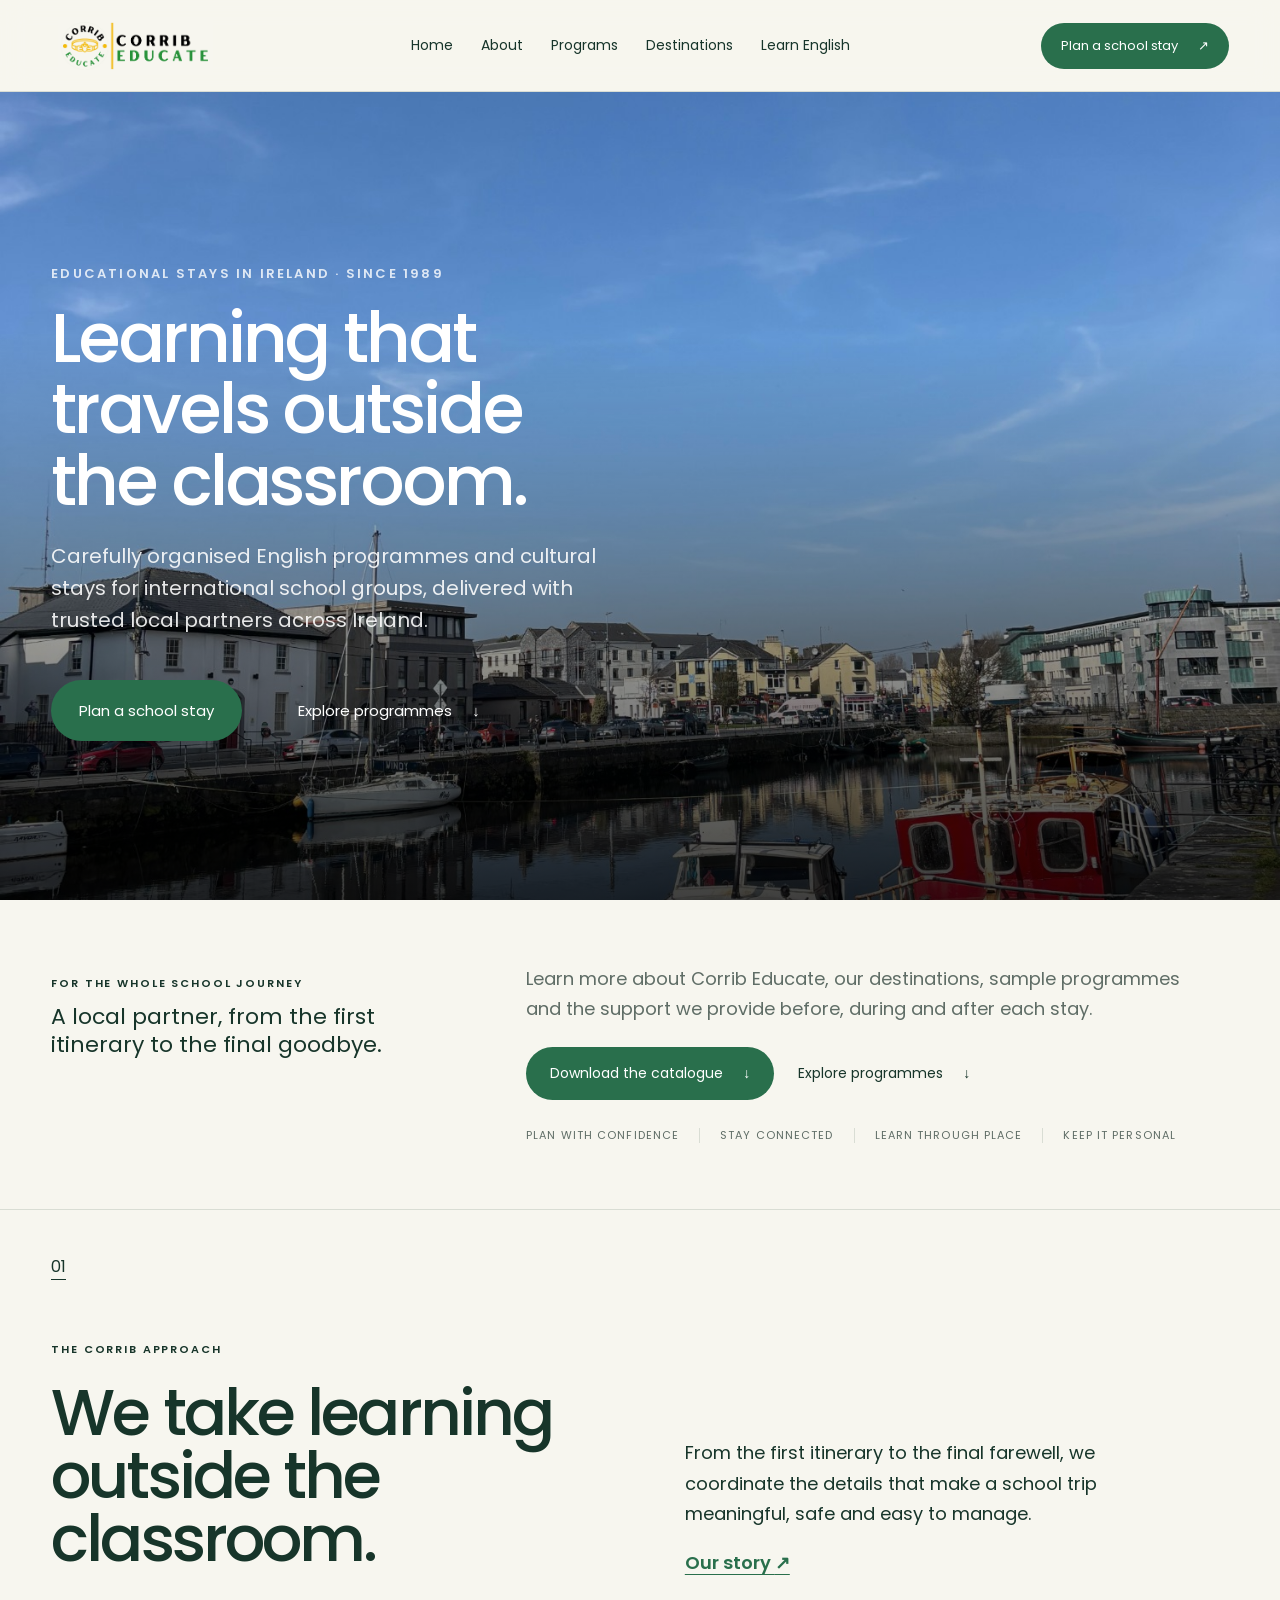
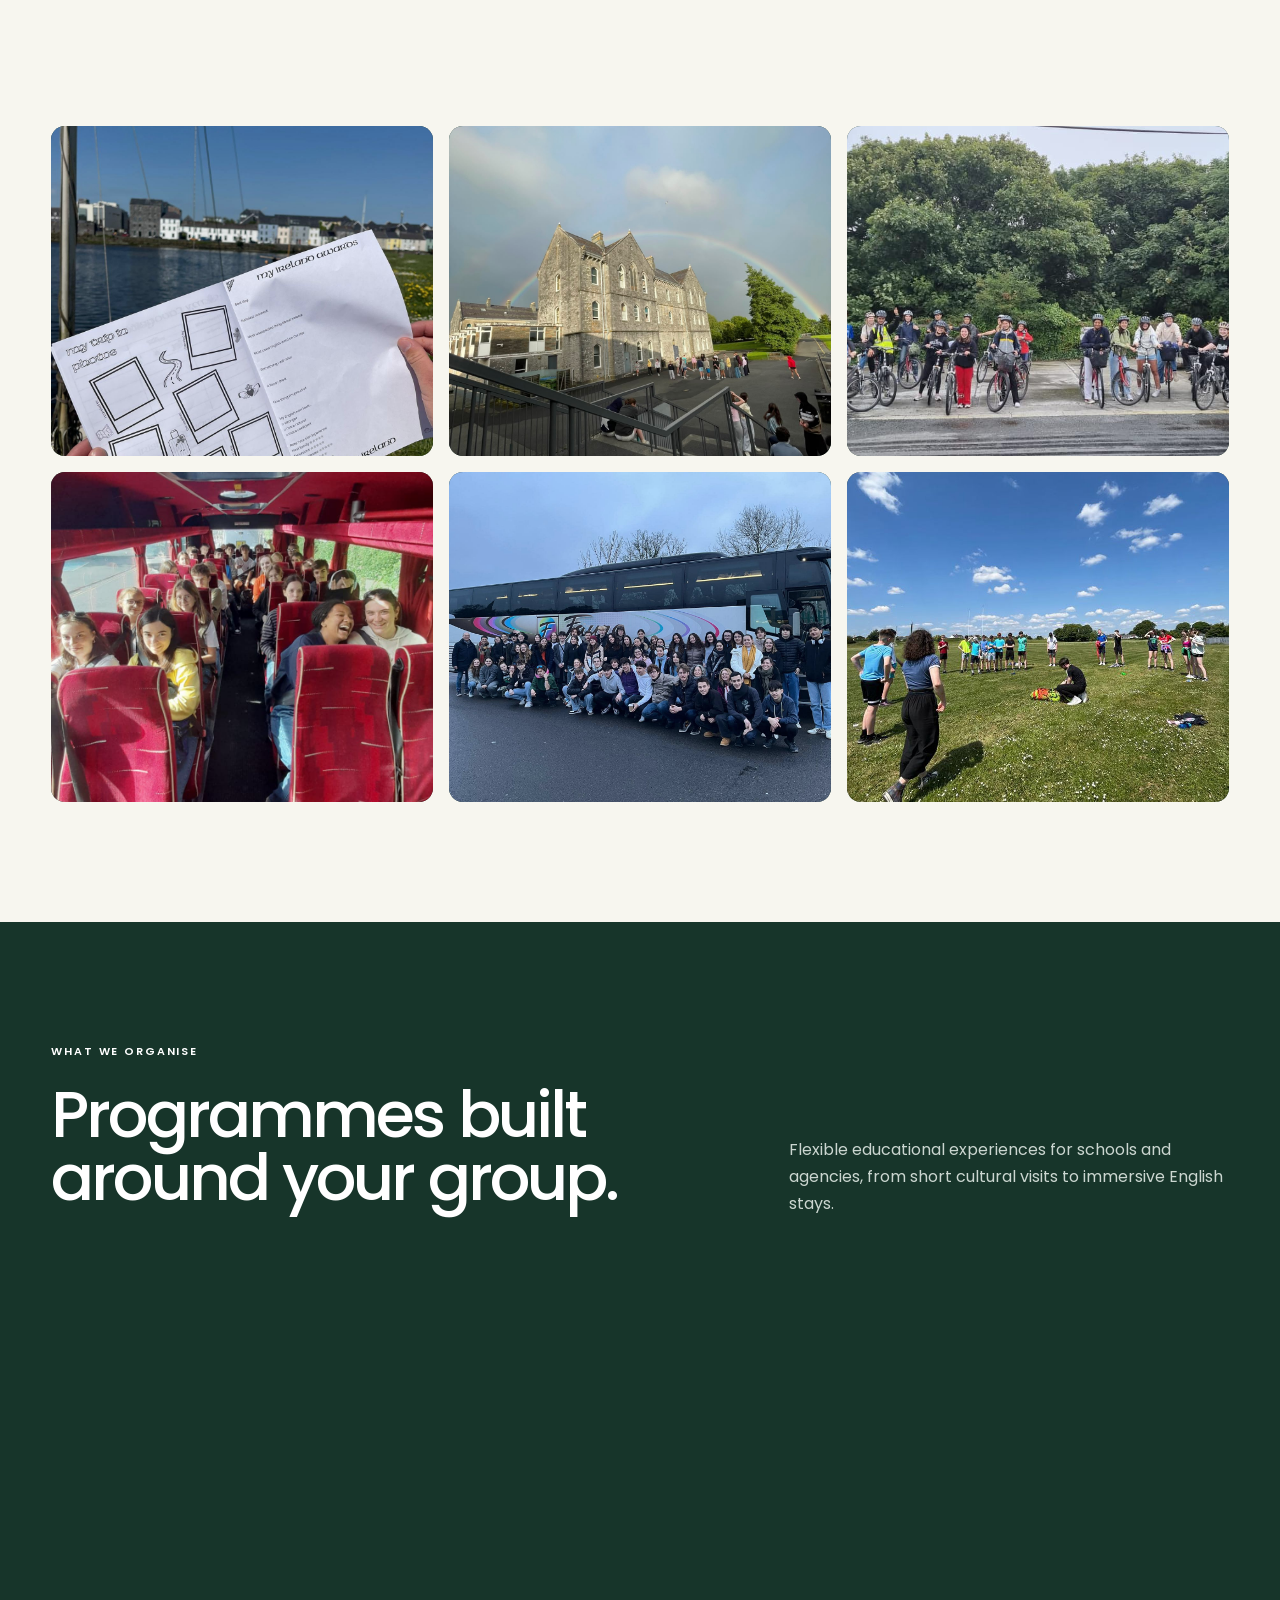
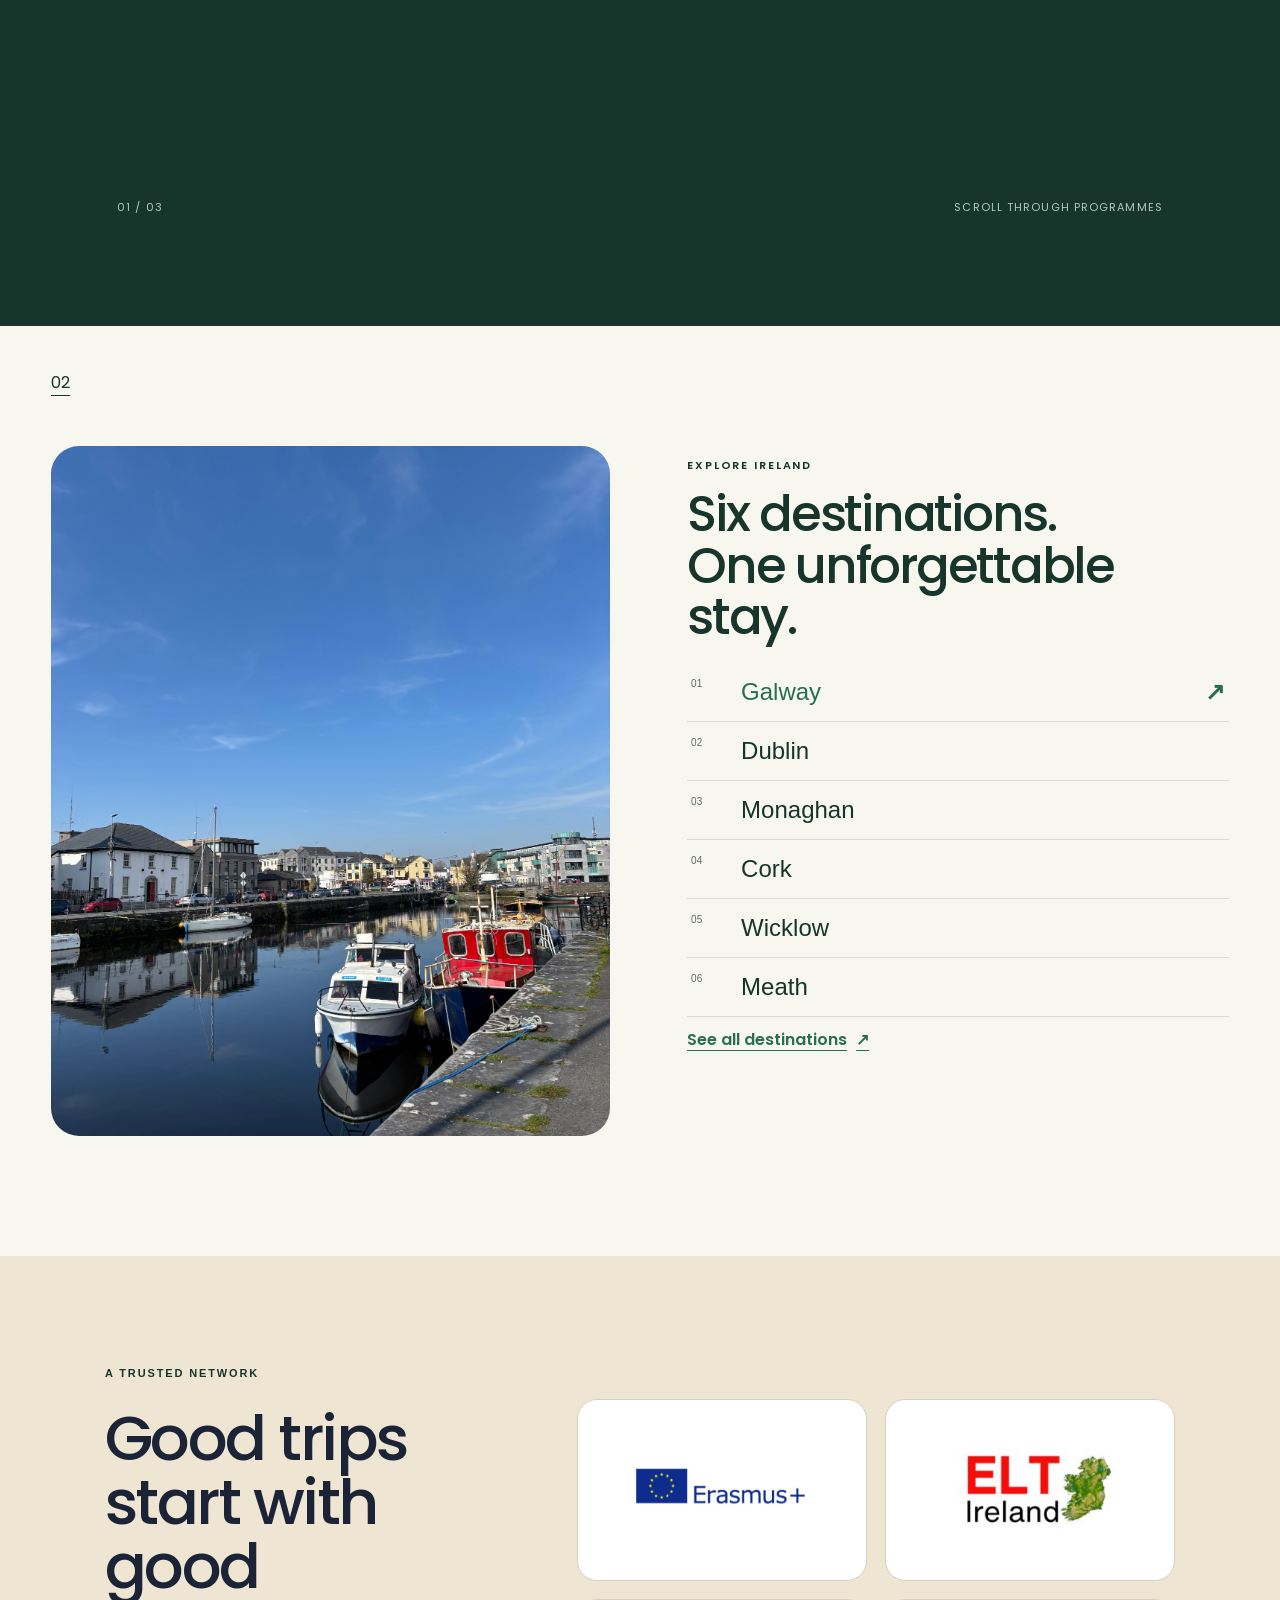
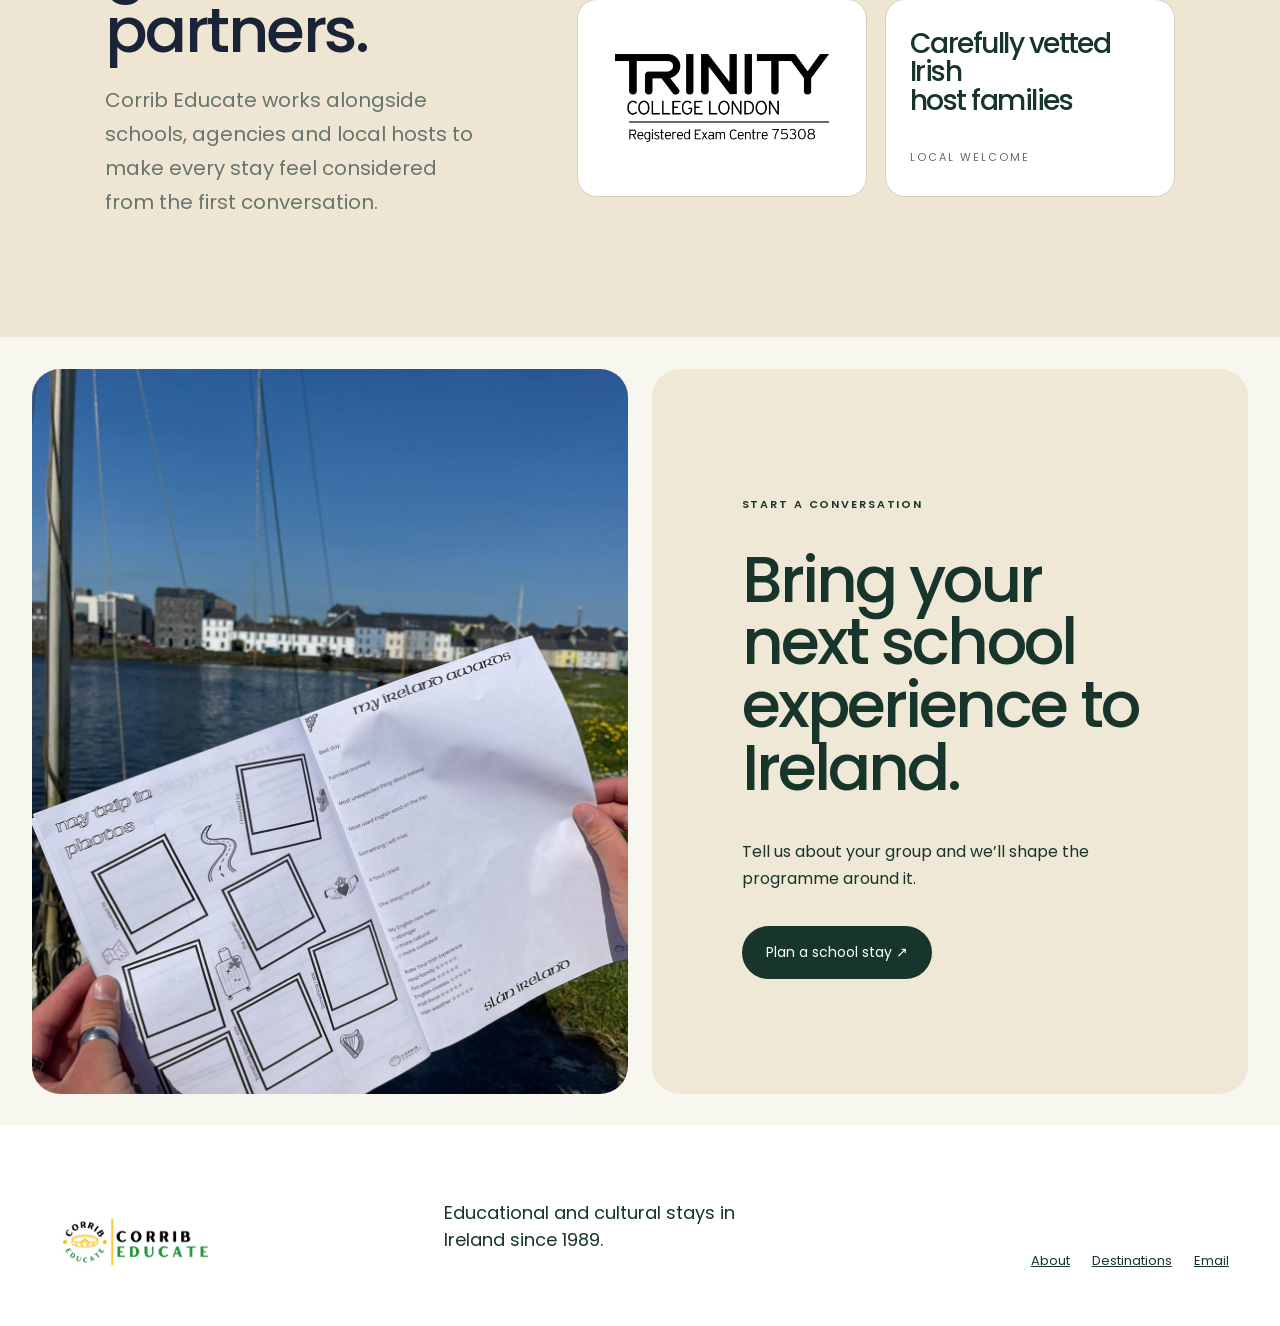
==== commit 6f3e6797: "Update accreditations and add downloadable programme catalogue" ====
--- a/index.html
+++ b/index.html
@@ -8,7 +8,7 @@
   <link rel="preconnect" href="https://fonts.googleapis.com">
   <link rel="preconnect" href="https://fonts.gstatic.com" crossorigin>
   <link href="https://fonts.googleapis.com/css2?family=Poppins:wght@400;500;600;700&display=swap" rel="stylesheet">
-  <link rel="stylesheet" href="styles.css?v=4">
+  <link rel="stylesheet" href="styles.css?v=5">
 </head>
 <body>
   <header class="nav">
@@ -26,8 +26,8 @@
     <section class="hero hero-photo">
       <div class="hero-copy reveal">
         <p class="eyebrow">Educational stays in Ireland · Since 1989</p>
-        <h1>Learning that<br>travels beyond<br>the classroom.</h1>
-        <p class="intro">Carefully organised English programmes and cultural stays for international school groups—delivered with trusted local partners across Ireland.</p>
+        <h1>Learning that<br>travels outside<br>the classroom.</h1>
+        <p class="intro">Carefully organised English programmes and cultural stays for international school groups, delivered with trusted local partners across Ireland.</p>
         <div class="actions"><a class="button primary" href="contact.html">Plan a school stay</a><a class="button text" href="tours.html">Explore programmes <span>↓</span></a></div>
       </div>
       <div class="hero-visual reveal">
@@ -35,16 +35,26 @@
       </div>
     </section>
 
-    <section class="trust reveal">
-      <div class="trust-intro"><p class="eyebrow">For the whole school journey</p><p class="trust-statement">A local partner, from the first itinerary to the final goodbye.</p></div>
-      <div class="trust-list"><span>Plan with confidence</span><span>Stay connected</span><span>Learn through place</span><span>Keep it personal</span></div>
+    <section class="trust catalog-intro reveal">
+      <div class="trust-intro">
+        <p class="eyebrow">For the whole school journey</p>
+        <p class="trust-statement">A local partner, from the first itinerary to the final goodbye.</p>
+      </div>
+      <div class="catalog-panel">
+        <p>Learn more about Corrib Educate, our destinations, sample programmes and the support we provide before, during and after each stay.</p>
+        <div class="catalog-actions">
+          <a class="button primary" href="assets/corrib-educate-information-booklet-programmes.pdf" download>Download the catalogue <span>↓</span></a>
+          <a class="button text" href="tours.html">Explore programmes <span>↓</span></a>
+        </div>
+        <div class="trust-list"><span>Plan with confidence</span><span>Stay connected</span><span>Learn through place</span><span>Keep it personal</span></div>
+      </div>
     </section>
 
     <section class="editorial" id="experience">
       <div class="section-number">01</div>
       <div class="editorial-copy reveal">
         <p class="eyebrow">The Corrib approach</p>
-        <h2>We make learning feel like a classroom without walls.</h2>
+        <h2>We take learning outside the classroom.</h2>
       </div>
       <div class="editorial-body reveal">
         <p>From the first itinerary to the final farewell, we coordinate the details that make a school trip meaningful, safe and easy to manage.</p>
@@ -91,11 +101,11 @@
 
     <section class="quote-section" id="about">
       <div class="partner-intro reveal"><p class="eyebrow">A trusted network</p><h2>Good trips start with good partners.</h2><p>Corrib Educate works alongside schools, agencies and local hosts to make every stay feel considered from the first conversation.</p></div>
-      <div class="partner-marks reveal" aria-label="Partner network">
-        <div class="partner-mark logo-mark"><img src="assets/corrib-educate-logo.png" alt="Corrib Educate logo"><span>Educational stays in Ireland</span></div>
-        <div class="partner-mark elc-mark"><strong>ELC</strong><span>English Language Centres</span></div>
-        <div class="partner-mark"><strong>School +<br>agency partners</strong><span>Across Europe</span></div>
-        <div class="partner-mark"><strong>Irish<br>hosts</strong><span>Local welcome</span></div>
+      <div class="partner-marks accreditation-marks reveal" aria-label="Accreditations and trusted support">
+        <div class="partner-mark logo-mark"><img src="assets/accreditations/erasmus-plus.png" alt="Erasmus+ accreditation logo"></div>
+        <div class="partner-mark logo-mark"><img src="assets/accreditations/elt-ireland.png" alt="ELT Ireland logo"></div>
+        <div class="partner-mark logo-mark"><img src="assets/accreditations/trinity-college-london-centre-75308.png" alt="Trinity College London registered exam centre 75308 logo"></div>
+        <div class="partner-mark"><strong>Carefully vetted Irish<br>host families</strong><span>Local welcome</span></div>
       </div>
     </section>
 
@@ -108,4 +118,3 @@
   <script src="script.js"></script>
 </body>
 </html>
-
--- a/styles.css
+++ b/styles.css
@@ -17,7 +17,8 @@
 .brand{gap:0;text-transform:none;letter-spacing:0}.brand-logo{display:block;width:168px;height:auto;max-height:58px;object-fit:contain;mix-blend-mode:multiply}.trust{padding:58px 4vw;display:grid;grid-template-columns:.85fr 1.5fr;gap:6vw;align-items:center}.trust-statement{font-size:22px;line-height:1.25;margin:10px 0 0;max-width:340px}.trust-list{display:grid;grid-template-columns:repeat(4,1fr);gap:12px;border:0}.trust-list span{padding:15px 14px 15px 30px;position:relative;font-size:11px;line-height:1.35;color:var(--muted);border:0}.trust-list span:before{content:'';position:absolute;left:12px;top:20px;width:7px;height:7px;border-radius:50%;background:var(--gold)}.activity-grid{grid-column:1/-1;display:grid;grid-template-columns:repeat(3,1fr);gap:16px;margin-top:42px}.activity-card{height:330px;position:relative;overflow:hidden;border-radius:14px;background:var(--ink)}.activity-card img{width:100%;height:100%;object-fit:cover;display:block;transition:transform .5s ease;filter:saturate(.9)}.activity-overlay{position:absolute;inset:0;padding:24px;display:flex;flex-direction:column;justify-content:end;background:linear-gradient(180deg,rgba(23,53,42,0) 25%,rgba(23,53,42,.88) 100%);color:white;opacity:0;transition:opacity .3s ease}.activity-card:hover img,.activity-card:focus-within img{transform:scale(1.04)}.activity-card:hover .activity-overlay,.activity-card:focus-within .activity-overlay{opacity:1}.activity-overlay span{font-size:11px;letter-spacing:.12em;color:#dce7df}.activity-overlay h3{font-size:27px;font-weight:500;margin:9px 0 5px}.activity-overlay p{font-size:13px;line-height:1.5;max-width:260px;margin:0;color:#e4ece7}
 @media(max-width:850px){.brand-logo{width:140px}.trust{display:block;padding:50px 20px}.trust-list{grid-template-columns:1fr 1fr;margin-top:28px}.activity-grid{grid-template-columns:1fr 1fr;gap:12px}.activity-card{height:240px}.activity-overlay{opacity:1;padding:16px}.activity-overlay h3{font-size:20px}.activity-overlay p{display:none}}
 .activity-card:focus-visible{outline:3px solid var(--gold);outline-offset:3px}
-.partner-mark.logo-mark img{display:block;width:150px;max-width:100%;height:auto;mix-blend-mode:multiply}
+.partner-mark.logo-mark{align-items:center;justify-content:center;background:var(--paper)}
+.partner-mark.logo-mark img{display:block;width:190px;max-width:100%;height:88px;mix-blend-mode:normal;object-fit:contain}
 .trust-list{display:flex;align-items:center;flex-wrap:wrap;gap:0}.trust-list span{padding:0 20px;border:0;border-right:1px solid var(--line);font-size:11px;line-height:1.35;color:var(--muted)}.trust-list span:first-child{padding-left:0}.trust-list span:last-child{border-right:0}.trust-list span:before{display:none}
 @media(max-width:850px){.trust-list{display:grid;gap:12px}.trust-list span{padding:15px 14px 15px 30px;border:0}.trust-list span:before{display:block}}
 .inner-page main{overflow:hidden}.page-hero{display:grid;grid-template-columns:1fr 1fr;gap:7vw;align-items:center;padding:92px 4vw 110px}.page-hero-copy{max-width:620px}.page-hero h1,.contact-hero h1{font-size:clamp(48px,6.3vw,92px);line-height:.98;font-weight:500;letter-spacing:-.05em;margin:20px 0 28px}.page-hero-image{height:560px;border-radius:28px;overflow:hidden}.page-hero-image img,.contact-image img{width:100%;height:100%;object-fit:cover;display:block}.page-hero .button{margin-top:22px}.split-section{display:grid;grid-template-columns:1fr 1fr;gap:8vw;padding:110px 8vw;background:var(--sand)}.split-section h2,.section-lead h2,.accreditation-section h2,.page-cta h2,.itinerary-band h2,.contact-details h2,.contact-note h2{font-size:clamp(36px,4.5vw,64px);line-height:1.03;font-weight:500;letter-spacing:-.045em;margin:16px 0}.split-section>div:last-child{font-size:18px;line-height:1.75;max-width:500px}.value-section{background:var(--ink);color:white;padding:110px 8vw}.section-lead{max-width:680px}.value-grid{display:grid;grid-template-columns:repeat(3,1fr);gap:20px;margin-top:58px}.value-grid article{border-top:1px solid rgba(255,255,255,.35);padding-top:18px}.value-grid span,.service-card>div>span,.destination-detail .eyebrow{font-size:11px;letter-spacing:.12em;color:#a9bdb2}.value-grid h3{font-size:29px;font-weight:500;margin:30px 0 12px}.value-grid p{color:#cbd6d0;line-height:1.65}.accreditation-section{display:grid;grid-template-columns:1fr 1fr;gap:8vw;padding:110px 8vw}.large-quote{font-size:clamp(28px,3vw,44px);line-height:1.15;letter-spacing:-.03em;margin:0 0 20px}.accreditation-copy>span{font-size:11px;text-transform:uppercase;letter-spacing:.1em;color:var(--muted)}.small-marks{display:flex;flex-wrap:wrap;gap:10px;margin-top:42px}.small-marks span{border:1px solid var(--line);border-radius:100px;padding:10px 15px;font-size:11px}.page-cta{padding:100px 8vw;background:var(--gold)}.page-cta .button{margin-top:20px}.overview-band{display:flex;justify-content:space-between;align-items:center;gap:8vw;padding:34px 8vw;background:var(--sand);border-top:1px solid var(--line);border-bottom:1px solid var(--line)}.overview-band p:last-child{max-width:600px;margin:0;font-size:18px;line-height:1.6}.service-grid{max-width:1240px;margin:0 auto;padding:90px 4vw;display:grid;grid-template-columns:1fr 1fr;gap:22px}.service-card{background:white;border-radius:24px;overflow:hidden;display:flex;flex-direction:column}.service-card img{width:100%;height:280px;object-fit:cover;display:block}.service-card>div{padding:28px 30px 34px;flex:1}.service-card h2{font-size:36px;line-height:1.05;font-weight:500;margin:14px 0}.service-card p{line-height:1.65;color:var(--muted);max-width:470px}.inline-link{display:inline-flex;gap:9px;color:var(--green);font-weight:600;text-decoration:underline;text-underline-offset:5px;margin-top:10px}.course-paths{background:var(--cream);padding:100px 8vw}.path-grid{display:grid;grid-template-columns:repeat(3,1fr);gap:18px;margin-top:48px}.path-grid article{background:white;border-radius:20px;padding:26px;min-height:200px}.path-grid span{font-size:11px;color:var(--muted)}.path-grid h3{font-size:25px;font-weight:500;margin:28px 0 10px}.path-grid p{color:var(--muted);line-height:1.6}.destination-directory{max-width:1240px;margin:0 auto;padding:90px 4vw}.destination-detail{display:grid;grid-template-columns:1fr 1fr;gap:7vw;align-items:center;padding:30px 0 80px}.destination-detail.reverse{direction:rtl}.destination-detail.reverse>*{direction:ltr}.destination-detail img{width:100%;height:420px;object-fit:cover;border-radius:24px}.destination-detail h2{font-size:clamp(34px,4vw,58px);line-height:1.03;font-weight:500;letter-spacing:-.045em;margin:17px 0}.destination-detail>div>p:not(.eyebrow){line-height:1.7;color:var(--muted);max-width:440px}.activity-tags{display:flex;flex-wrap:wrap;gap:9px;margin:26px 0 13px}.activity-tags span{padding:9px 13px;border:1px solid var(--line);border-radius:100px;font-size:11px;color:var(--muted)}.itinerary-band{margin:0 4vw 90px;padding:50px 5vw;background:var(--sand);border-radius:28px;display:flex;justify-content:space-between;align-items:center;gap:30px}.itinerary-band h2{max-width:650px}.contact-hero{display:grid;grid-template-columns:1fr 1fr;gap:8vw;align-items:center;padding:100px 8vw}.contact-image{height:500px;border-radius:28px;overflow:hidden}.contact-layout{background:var(--sand);padding:100px 8vw;display:grid;grid-template-columns:1fr 1fr;gap:10vw}.contact-details>p:not(.eyebrow){max-width:430px;line-height:1.7;color:var(--muted)}.contact-details .button{margin-top:20px}.contact-list{display:grid;gap:11px;margin-top:50px;font-size:13px;color:var(--muted)}.enquiry-form{background:white;border-radius:24px;padding:35px}.enquiry-form label{display:grid;gap:8px;margin-bottom:19px;font-size:11px;text-transform:uppercase;letter-spacing:.1em}.enquiry-form input,.enquiry-form textarea{font:inherit;font-size:14px;text-transform:none;letter-spacing:0;border:0;border-bottom:1px solid var(--line);padding:10px 0;background:transparent;outline:0;color:var(--ink);resize:vertical}.enquiry-form input:focus,.enquiry-form textarea:focus{border-color:var(--green)}.enquiry-form .button{border:0;cursor:pointer}.contact-note{text-align:center;padding:100px 8vw}.contact-note h2{max-width:700px;margin:18px auto 28px}
@@ -116,3 +117,31 @@
 .partner-strip .logo-only .partner-mark img{width:64px;height:64px;object-fit:contain;mix-blend-mode:normal}
 .partner-strip .logo-only .partner-mark span{font-size:12px;color:var(--muted);letter-spacing:0;text-transform:none}
 @media(max-width:850px){.partner-strip{padding:0 20px 80px}.partner-strip .partner-marks.logo-only{grid-template-columns:1fr 1fr}}
+.accreditation-strip .partner-marks.logo-only{grid-template-columns:repeat(4,1fr)}
+.accreditation-strip .logo-only .partner-mark,.accreditation-marks .partner-mark{border:1px solid var(--line);border-radius:18px;padding:24px 18px;background:var(--paper)}
+.accreditation-strip .logo-only .partner-mark{min-height:150px}
+.accreditation-strip .logo-only .partner-mark img,.accreditation-marks .logo-mark img{width:210px;height:96px}
+@media(max-width:850px){.accreditation-strip .partner-marks.logo-only{grid-template-columns:1fr}.accreditation-strip .logo-only .partner-mark img,.accreditation-marks .logo-mark img{width:180px;height:86px}}
+
+/* Homepage catalogue prompt */
+.catalog-intro{align-items:start;padding-top:64px;padding-bottom:66px}
+.catalog-panel{display:grid;gap:24px;max-width:780px}
+.catalog-panel>p{max-width:690px;margin:0;color:var(--muted);font-size:18px;line-height:1.65}
+.catalog-actions{display:flex;flex-wrap:wrap;gap:16px 24px;align-items:center}
+.catalog-panel .trust-list{margin-top:4px}
+
+/* Accreditation section — final partner card layout */
+.quote-section{background:#eee5d3;padding:100px 8.2vw 98px;grid-template-columns:.78fr 1.22fr;gap:7vw;min-height:600px}
+.partner-intro .eyebrow{color:var(--ink);font-weight:700}
+.partner-intro h2{font-size:clamp(48px,4.9vw,68px);line-height:1.02;color:#1b2437;margin:28px 0 18px}
+.partner-intro>p:last-child{font-size:20px;line-height:1.7;color:#66756e;max-width:470px}
+.accreditation-marks{grid-template-columns:repeat(2,minmax(240px,1fr));gap:18px;align-self:center}
+.accreditation-marks .partner-mark{min-height:182px;border:1px solid #d8d1c1;border-radius:20px;background:#fff;padding:28px 22px;box-shadow:none}
+.accreditation-marks .partner-mark.logo-mark{display:flex;align-items:center;justify-content:center}
+.accreditation-marks .partner-mark.logo-mark img{width:78%;max-width:250px;height:118px;object-fit:contain}
+.accreditation-marks .partner-mark:nth-child(3) img{width:88%;max-width:270px;height:126px}
+.accreditation-marks .partner-mark:not(.logo-mark){justify-content:center;align-items:flex-start;text-align:left;padding:30px 24px}
+.accreditation-marks .partner-mark:not(.logo-mark) strong{font-size:28px;line-height:1.02;color:var(--ink);letter-spacing:-.055em}
+.accreditation-marks .partner-mark:not(.logo-mark) span{margin-top:34px;font-size:11px;letter-spacing:.18em;color:var(--muted)}
+@media(max-width:850px){.catalog-intro{padding-top:50px;padding-bottom:54px}.catalog-panel{margin-top:28px}.catalog-actions{display:grid}.quote-section{min-height:0;padding:78px 20px}.accreditation-marks{grid-template-columns:1fr;gap:14px}.accreditation-marks .partner-mark{min-height:150px}.accreditation-marks .partner-mark.logo-mark img{height:94px}.accreditation-marks .partner-mark:not(.logo-mark) strong{font-size:24px}}
+
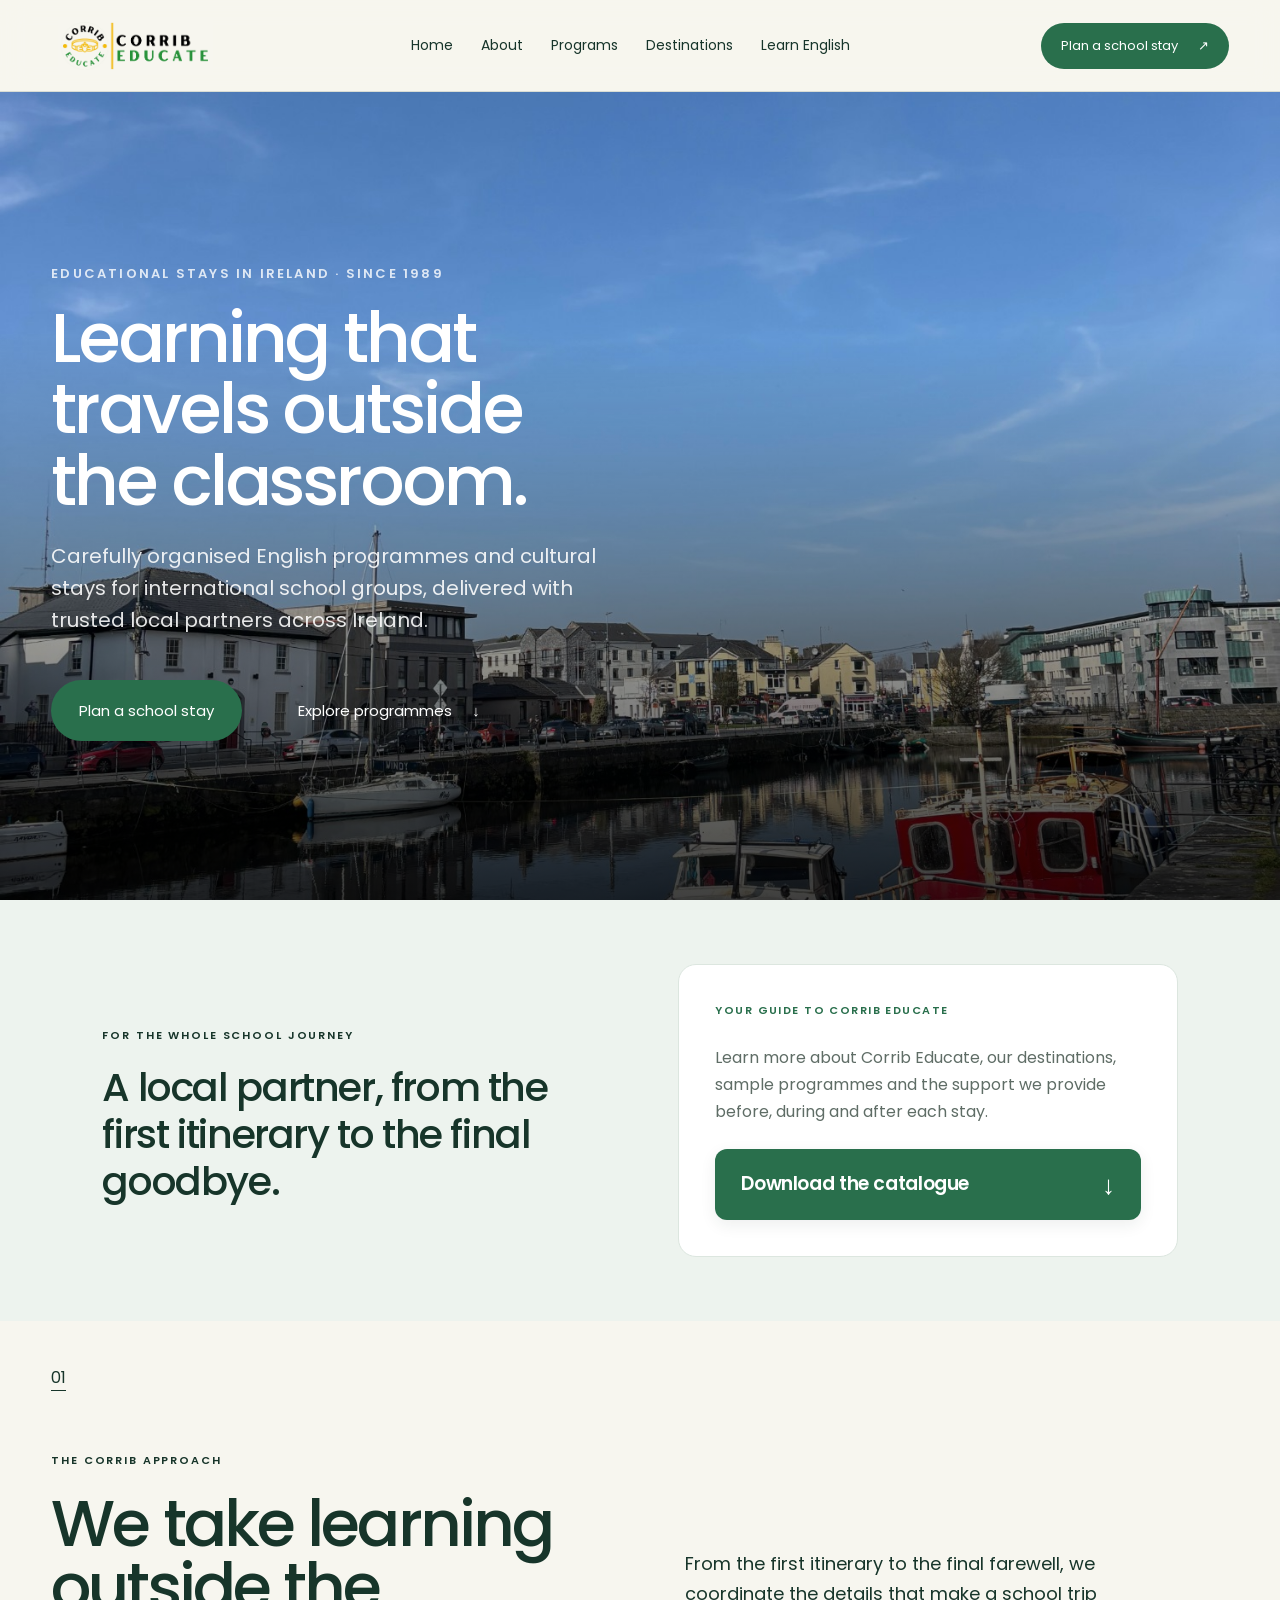
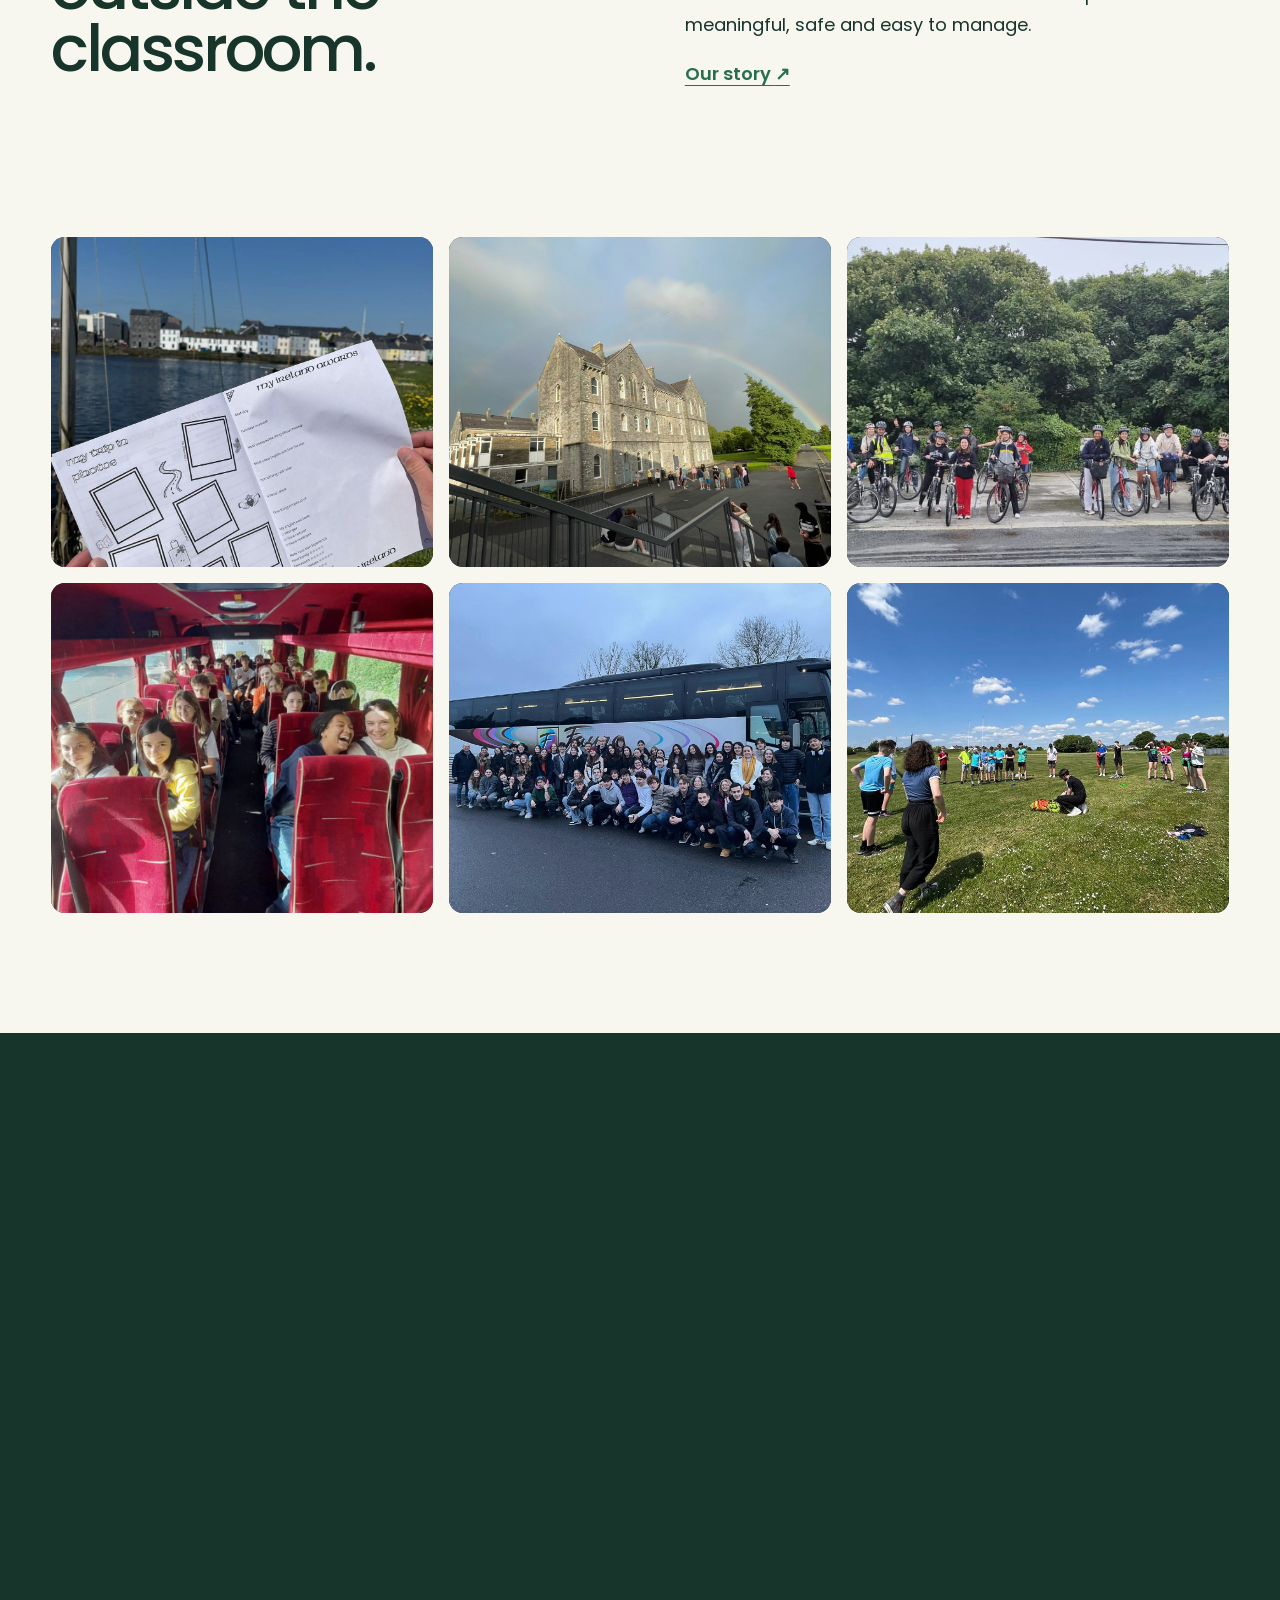
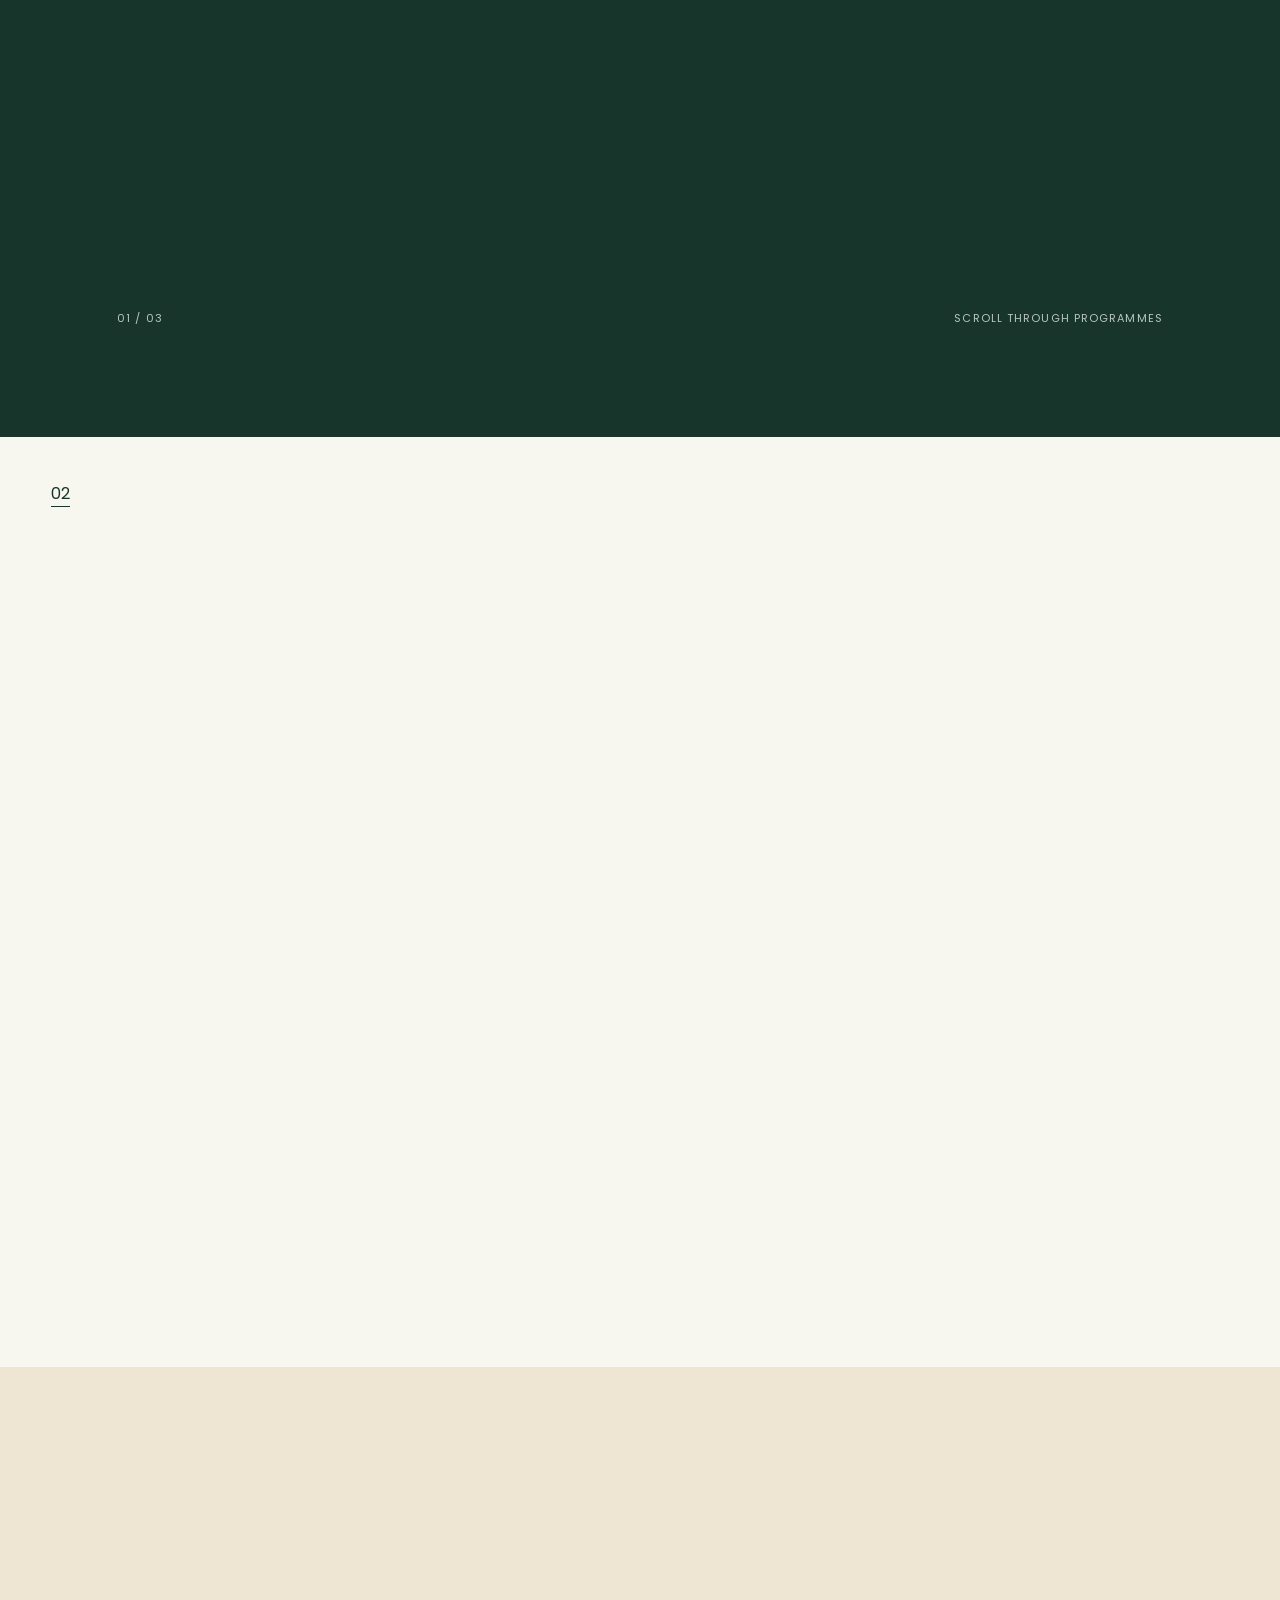
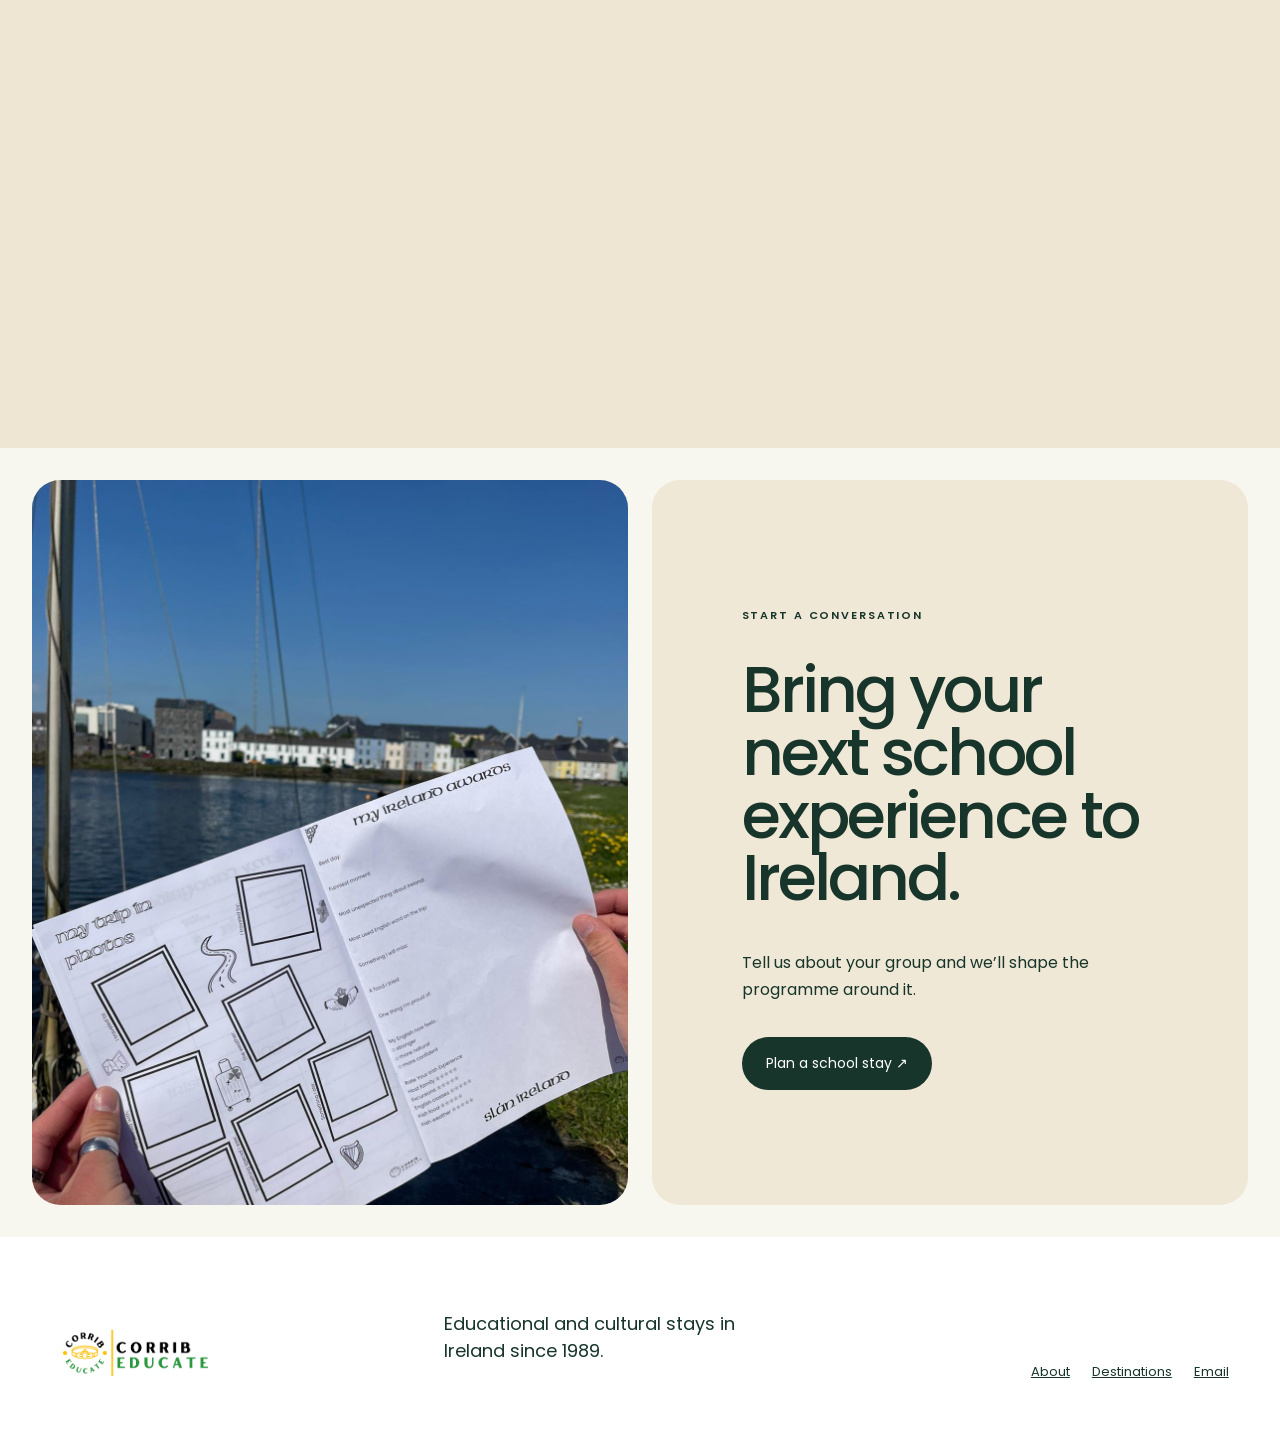
==== commit b1a5df3d: "Make homepage catalogue download prominent" ====
--- a/index.html
+++ b/index.html
@@ -8,7 +8,7 @@
   <link rel="preconnect" href="https://fonts.googleapis.com">
   <link rel="preconnect" href="https://fonts.gstatic.com" crossorigin>
   <link href="https://fonts.googleapis.com/css2?family=Poppins:wght@400;500;600;700&display=swap" rel="stylesheet">
-  <link rel="stylesheet" href="styles.css?v=5">
+  <link rel="stylesheet" href="styles.css?v=6">
 </head>
 <body>
   <header class="nav">
@@ -41,12 +41,11 @@
         <p class="trust-statement">A local partner, from the first itinerary to the final goodbye.</p>
       </div>
       <div class="catalog-panel">
+        <p class="catalog-label">Your guide to Corrib Educate</p>
         <p>Learn more about Corrib Educate, our destinations, sample programmes and the support we provide before, during and after each stay.</p>
         <div class="catalog-actions">
-          <a class="button primary" href="assets/corrib-educate-information-booklet-programmes.pdf" download>Download the catalogue <span>↓</span></a>
-          <a class="button text" href="tours.html">Explore programmes <span>↓</span></a>
+          <a class="button primary catalog-download" href="assets/corrib-educate-information-booklet-programmes.pdf" download>Download the catalogue <span>↓</span></a>
         </div>
-        <div class="trust-list"><span>Plan with confidence</span><span>Stay connected</span><span>Learn through place</span><span>Keep it personal</span></div>
       </div>
     </section>
 
--- a/styles.css
+++ b/styles.css
@@ -145,3 +145,16 @@
 .accreditation-marks .partner-mark:not(.logo-mark) span{margin-top:34px;font-size:11px;letter-spacing:.18em;color:var(--muted)}
 @media(max-width:850px){.catalog-intro{padding-top:50px;padding-bottom:54px}.catalog-panel{margin-top:28px}.catalog-actions{display:grid}.quote-section{min-height:0;padding:78px 20px}.accreditation-marks{grid-template-columns:1fr;gap:14px}.accreditation-marks .partner-mark{min-height:150px}.accreditation-marks .partner-mark.logo-mark img{height:94px}.accreditation-marks .partner-mark:not(.logo-mark) strong{font-size:24px}}
 
+
+/* Catalogue feature — one clear download action */
+.catalog-intro{background:#edf3ee;padding:64px 8vw;grid-template-columns:1fr 1fr;gap:6vw;border-bottom:0;align-items:center}
+.catalog-intro .trust-statement{font-size:clamp(30px,3.1vw,44px);font-weight:500;letter-spacing:-.035em;line-height:1.18;max-width:520px;margin-top:20px}
+.catalog-panel{background:#fff;border:1px solid #dce6df;border-radius:18px;padding:36px;gap:24px;max-width:620px}
+.catalog-panel>p{font-size:16px;line-height:1.7;max-width:490px}
+.catalog-panel .catalog-label{margin:0;color:var(--green);font-size:11px;font-weight:600;letter-spacing:.13em;text-transform:uppercase}
+.catalog-actions{display:block}
+.catalog-panel .catalog-download{display:flex;justify-content:space-between;align-items:center;width:100%;gap:20px;padding:22px 26px;border-radius:12px;font-size:19px;font-weight:600;letter-spacing:-.02em;line-height:1.4;box-shadow:0 5px 16px rgba(23,53,42,.08);transition:background .2s,transform .2s}
+.catalog-panel .catalog-download span{font-size:26px;line-height:1}
+.catalog-panel .catalog-download:hover{background:#205b3e;transform:translateY(-2px)}
+.catalog-panel .catalog-download:focus-visible{outline:3px solid var(--gold);outline-offset:4px}
+@media(max-width:850px){.catalog-intro{display:grid;grid-template-columns:1fr;padding:48px 20px;gap:28px}.catalog-panel{margin-top:0;padding:26px;max-width:none}.catalog-panel .catalog-download{font-size:17px;padding:20px}.catalog-intro .trust-statement{max-width:520px}}
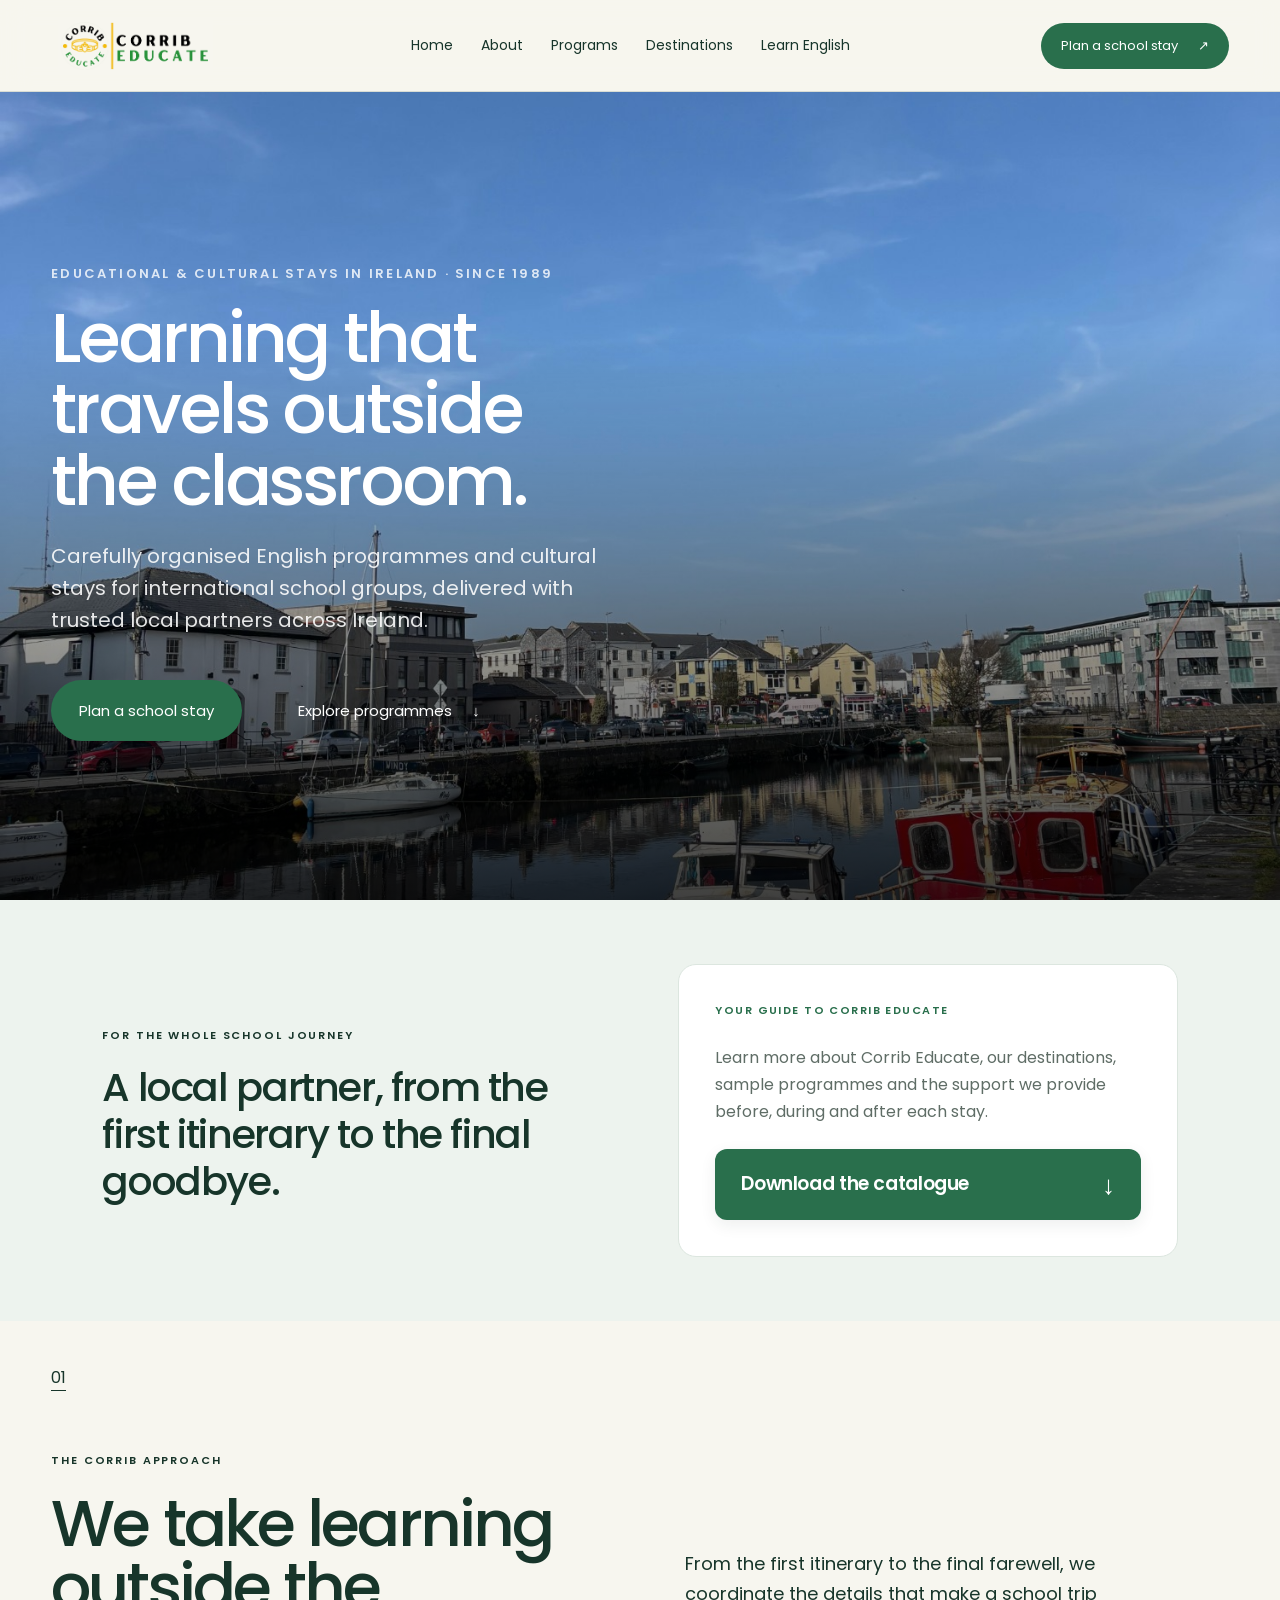
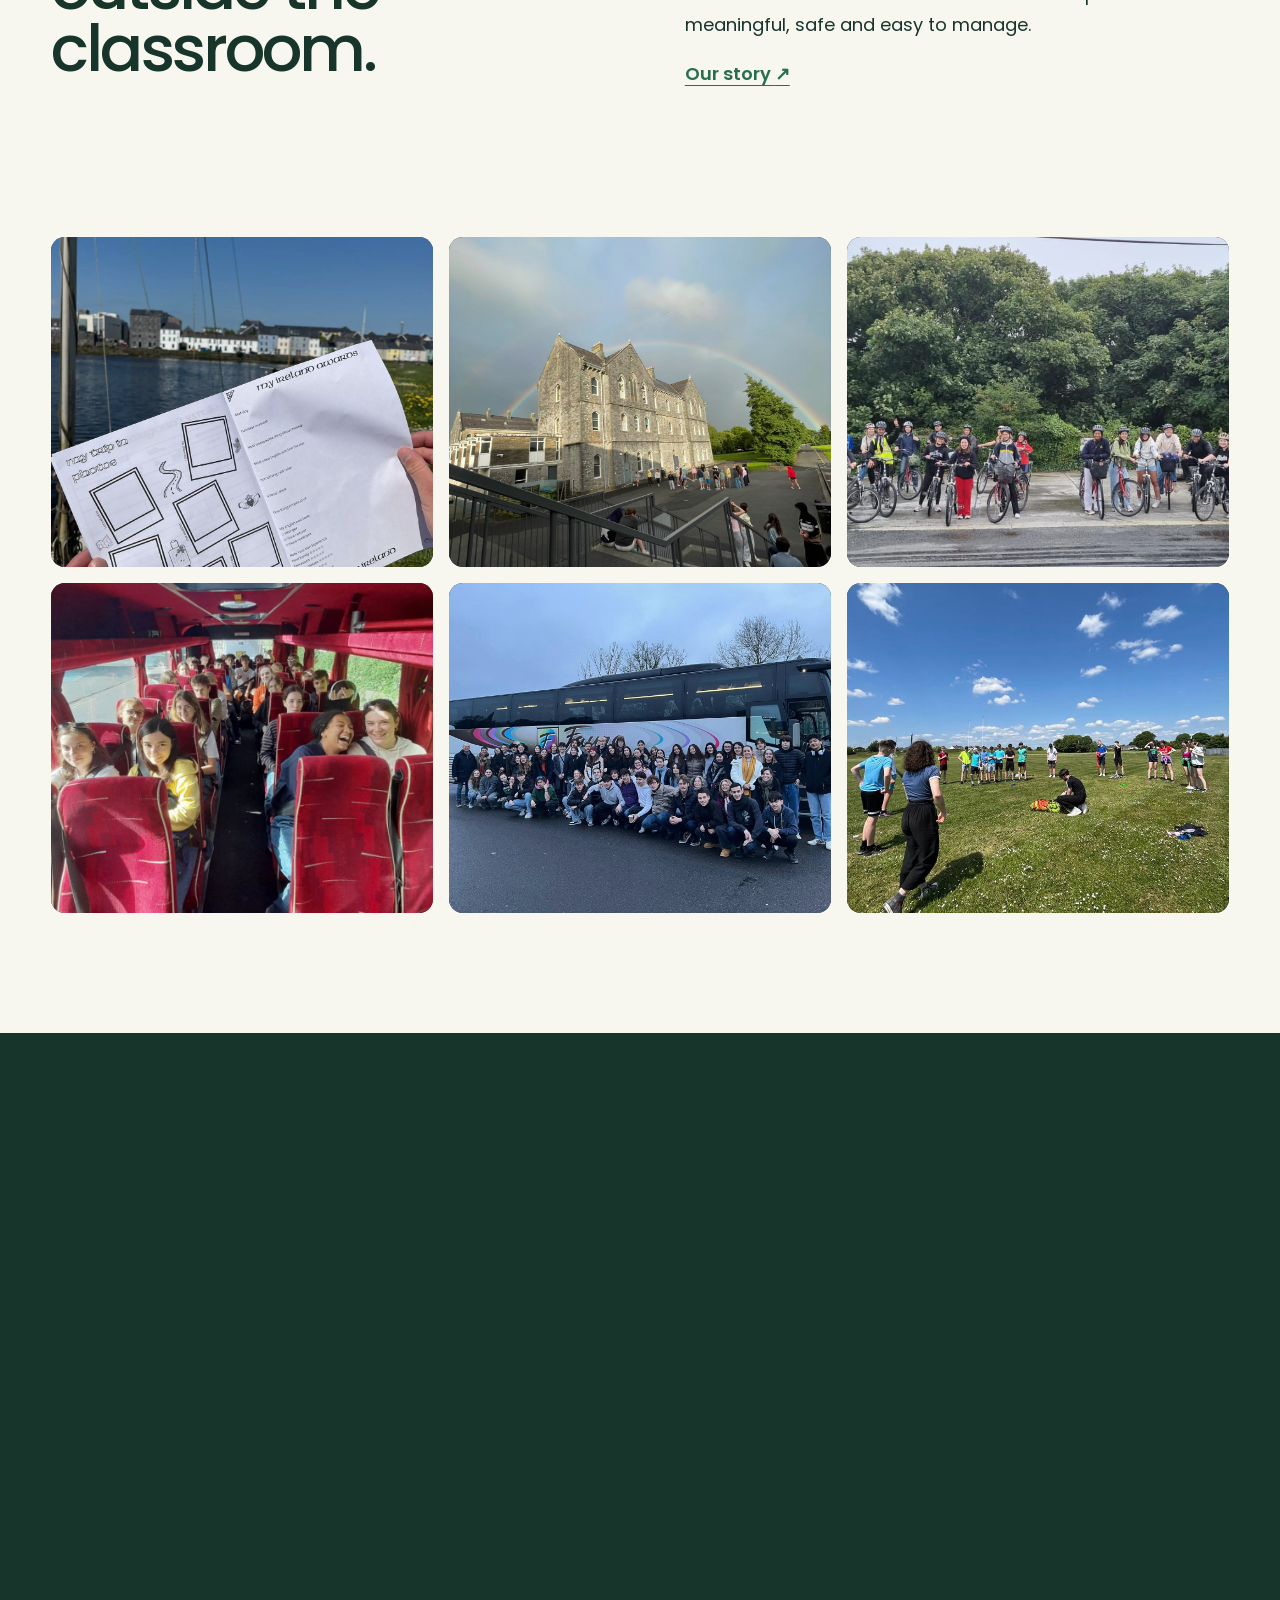
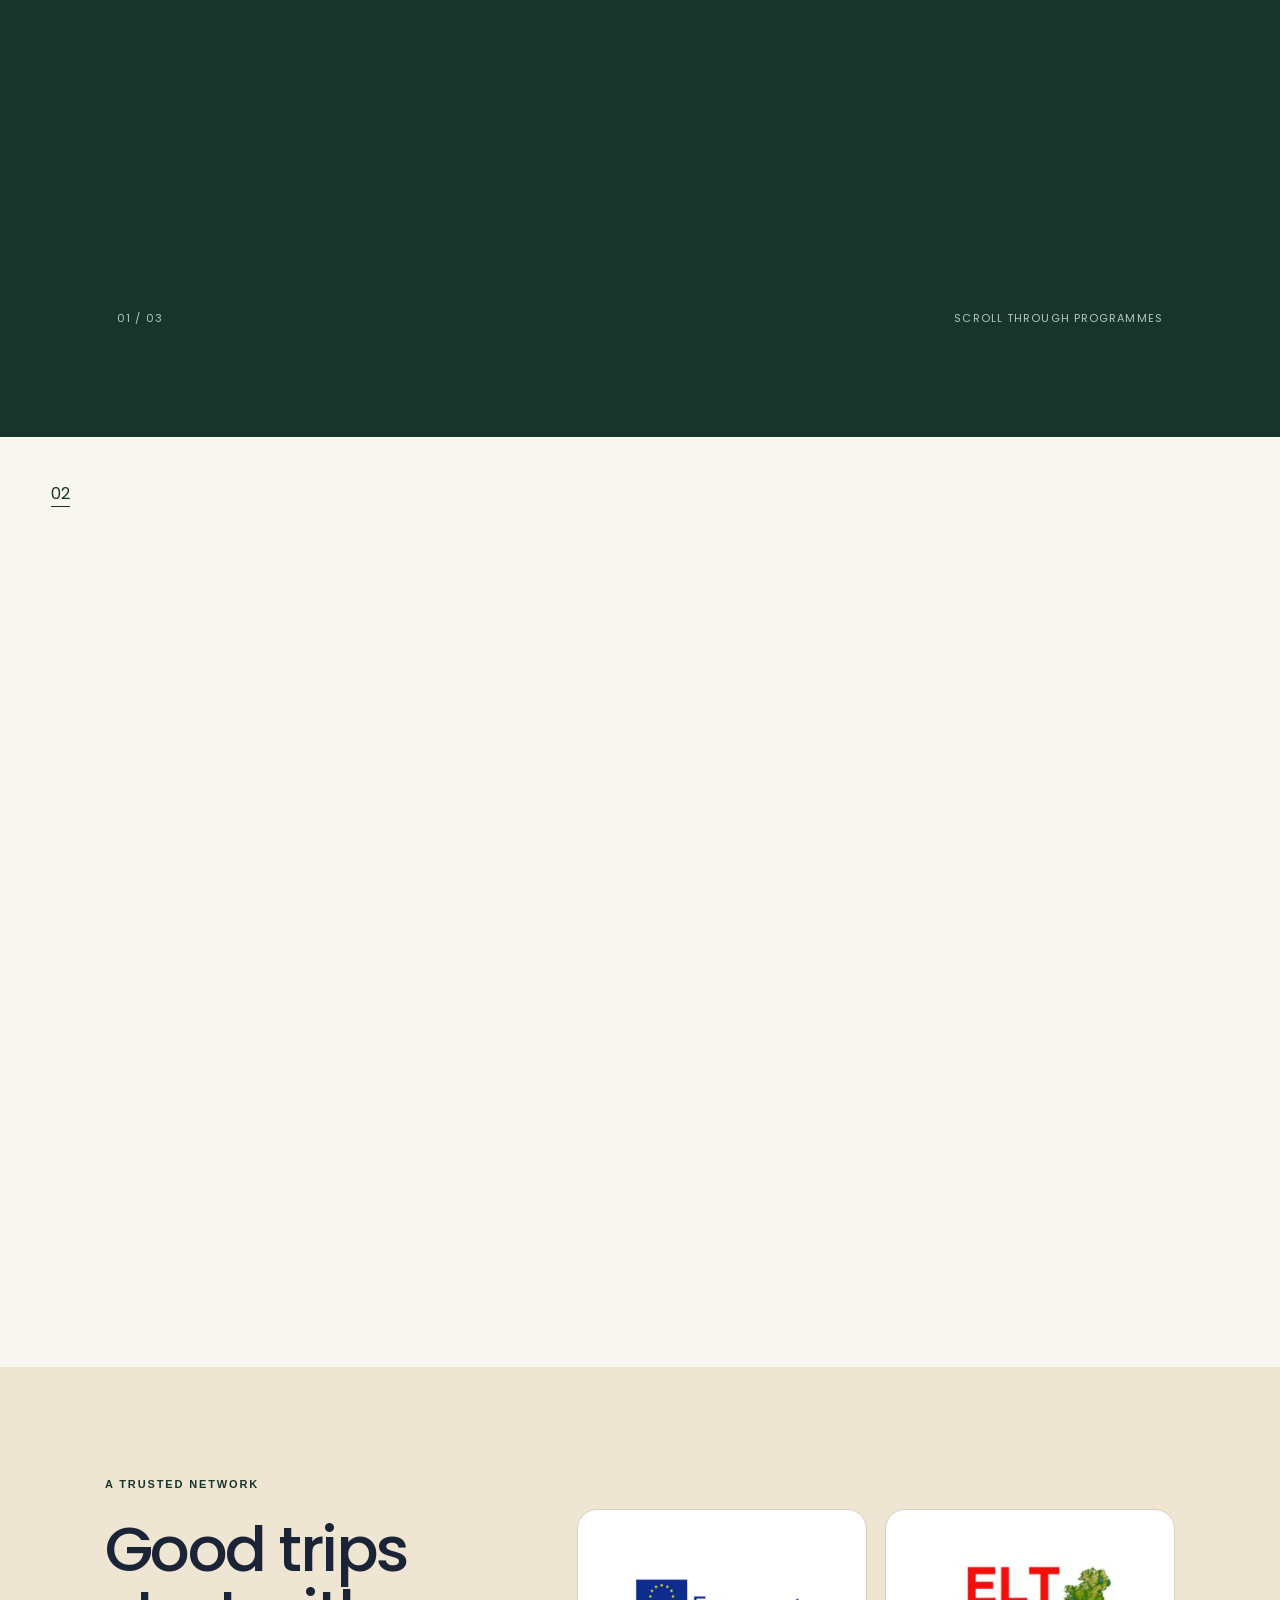
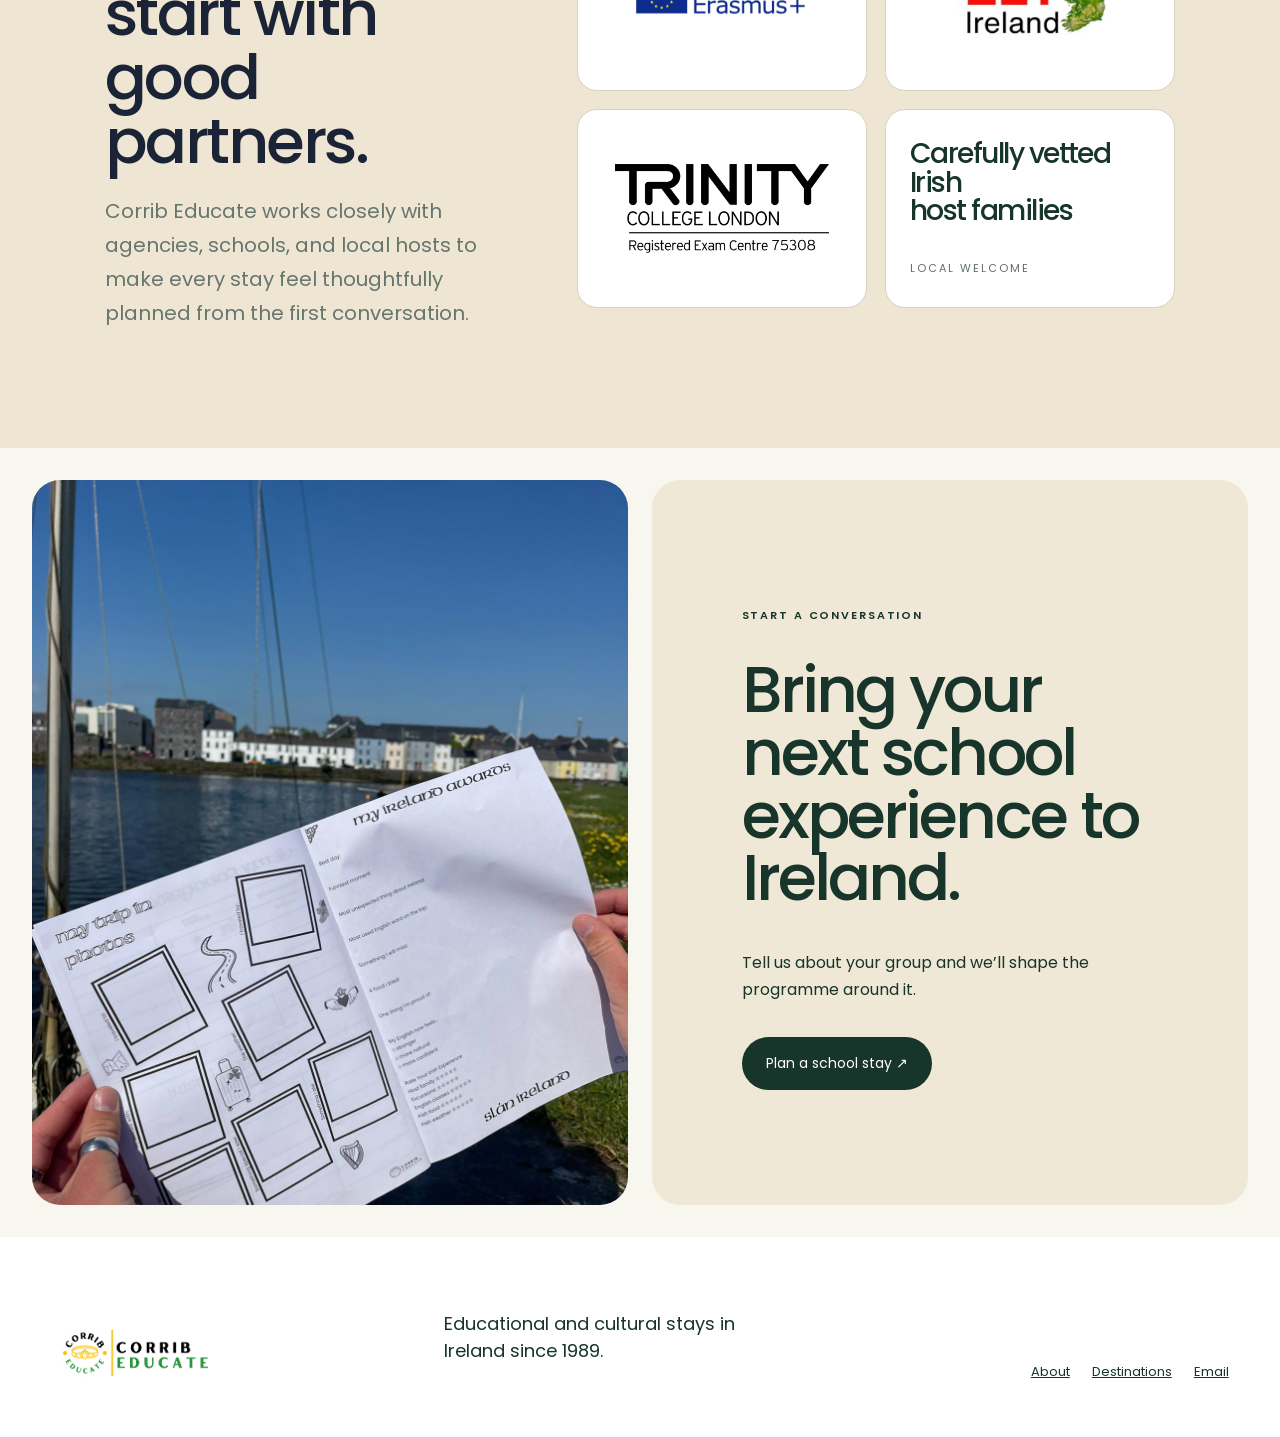
==== commit 42aac5cf: "Apply Sharon's wording updates across Home About and Programs" ====
--- a/index.html
+++ b/index.html
@@ -25,7 +25,7 @@
   <main id="top">
     <section class="hero hero-photo">
       <div class="hero-copy reveal">
-        <p class="eyebrow">Educational stays in Ireland · Since 1989</p>
+        <p class="eyebrow">Educational &amp; cultural stays in Ireland · Since 1989</p>
         <h1>Learning that<br>travels outside<br>the classroom.</h1>
         <p class="intro">Carefully organised English programmes and cultural stays for international school groups, delivered with trusted local partners across Ireland.</p>
         <div class="actions"><a class="button primary" href="contact.html">Plan a school stay</a><a class="button text" href="tours.html">Explore programmes <span>↓</span></a></div>
@@ -70,13 +70,13 @@
     </section>
 
     <section class="programmes" id="programmes">
-      <div class="section-head reveal"><div><p class="eyebrow">What we organise</p><h2>Programmes built around your group.</h2></div><p>Flexible educational experiences for schools and agencies, from short cultural visits to immersive English stays.</p></div>
+      <div class="section-head reveal"><div><p class="eyebrow">What we organise</p><h2>Programmes built around your group.</h2></div><p>Flexible experiences from short cultural visits to immersive English stays.</p></div>
       <div class="programme-carousel reveal">
         <button class="carousel-arrow" id="programme-prev" aria-label="Previous programme">←</button>
         <div class="cards">
           <article class="card active"><div class="card-photo p1"></div><div class="card-copy"><span>01 / 03</span><h3>Mini Stays</h3><p>Short, structured visits combining language, culture and the best of Ireland.</p><a href="tours.html#mini-stays">Discover mini stays ↗</a></div></article>
           <article class="card"><div class="card-photo p2"></div><div class="card-copy"><span>02 / 03</span><h3>English + Culture</h3><p>Purposeful classroom learning paired with memorable local experiences.</p><a href="tours.html#english-addons">Explore programmes ↗</a></div></article>
-          <article class="card"><div class="card-photo p3"></div><div class="card-copy"><span>03 / 03</span><h3>Tailored School Groups</h3><p>A complete itinerary shaped around your students, timing and learning goals.</p><a href="tours.html#tailored-groups">Build your programme ↗</a></div></article>
+          <article class="card"><div class="card-photo p3"></div><div class="card-copy"><span>03 / 03</span><h3>Tailored School Groups</h3><p>A complete itinerary shaped around the length of your stay and your students, expectations and learning goals.</p><a href="tours.html#tailored-groups">Build your programme ↗</a></div></article>
         </div>
         <button class="carousel-arrow" id="programme-next" aria-label="Next programme">→</button>
       </div>
@@ -99,7 +99,7 @@
     </section>
 
     <section class="quote-section" id="about">
-      <div class="partner-intro reveal"><p class="eyebrow">A trusted network</p><h2>Good trips start with good partners.</h2><p>Corrib Educate works alongside schools, agencies and local hosts to make every stay feel considered from the first conversation.</p></div>
+      <div class="partner-intro reveal"><p class="eyebrow">A trusted network</p><h2>Good trips start with good partners.</h2><p>Corrib Educate works closely with agencies, schools, and local hosts to make every stay feel thoughtfully planned from the first conversation.</p></div>
       <div class="partner-marks accreditation-marks reveal" aria-label="Accreditations and trusted support">
         <div class="partner-mark logo-mark"><img src="assets/accreditations/erasmus-plus.png" alt="Erasmus+ accreditation logo"></div>
         <div class="partner-mark logo-mark"><img src="assets/accreditations/elt-ireland.png" alt="ELT Ireland logo"></div>
